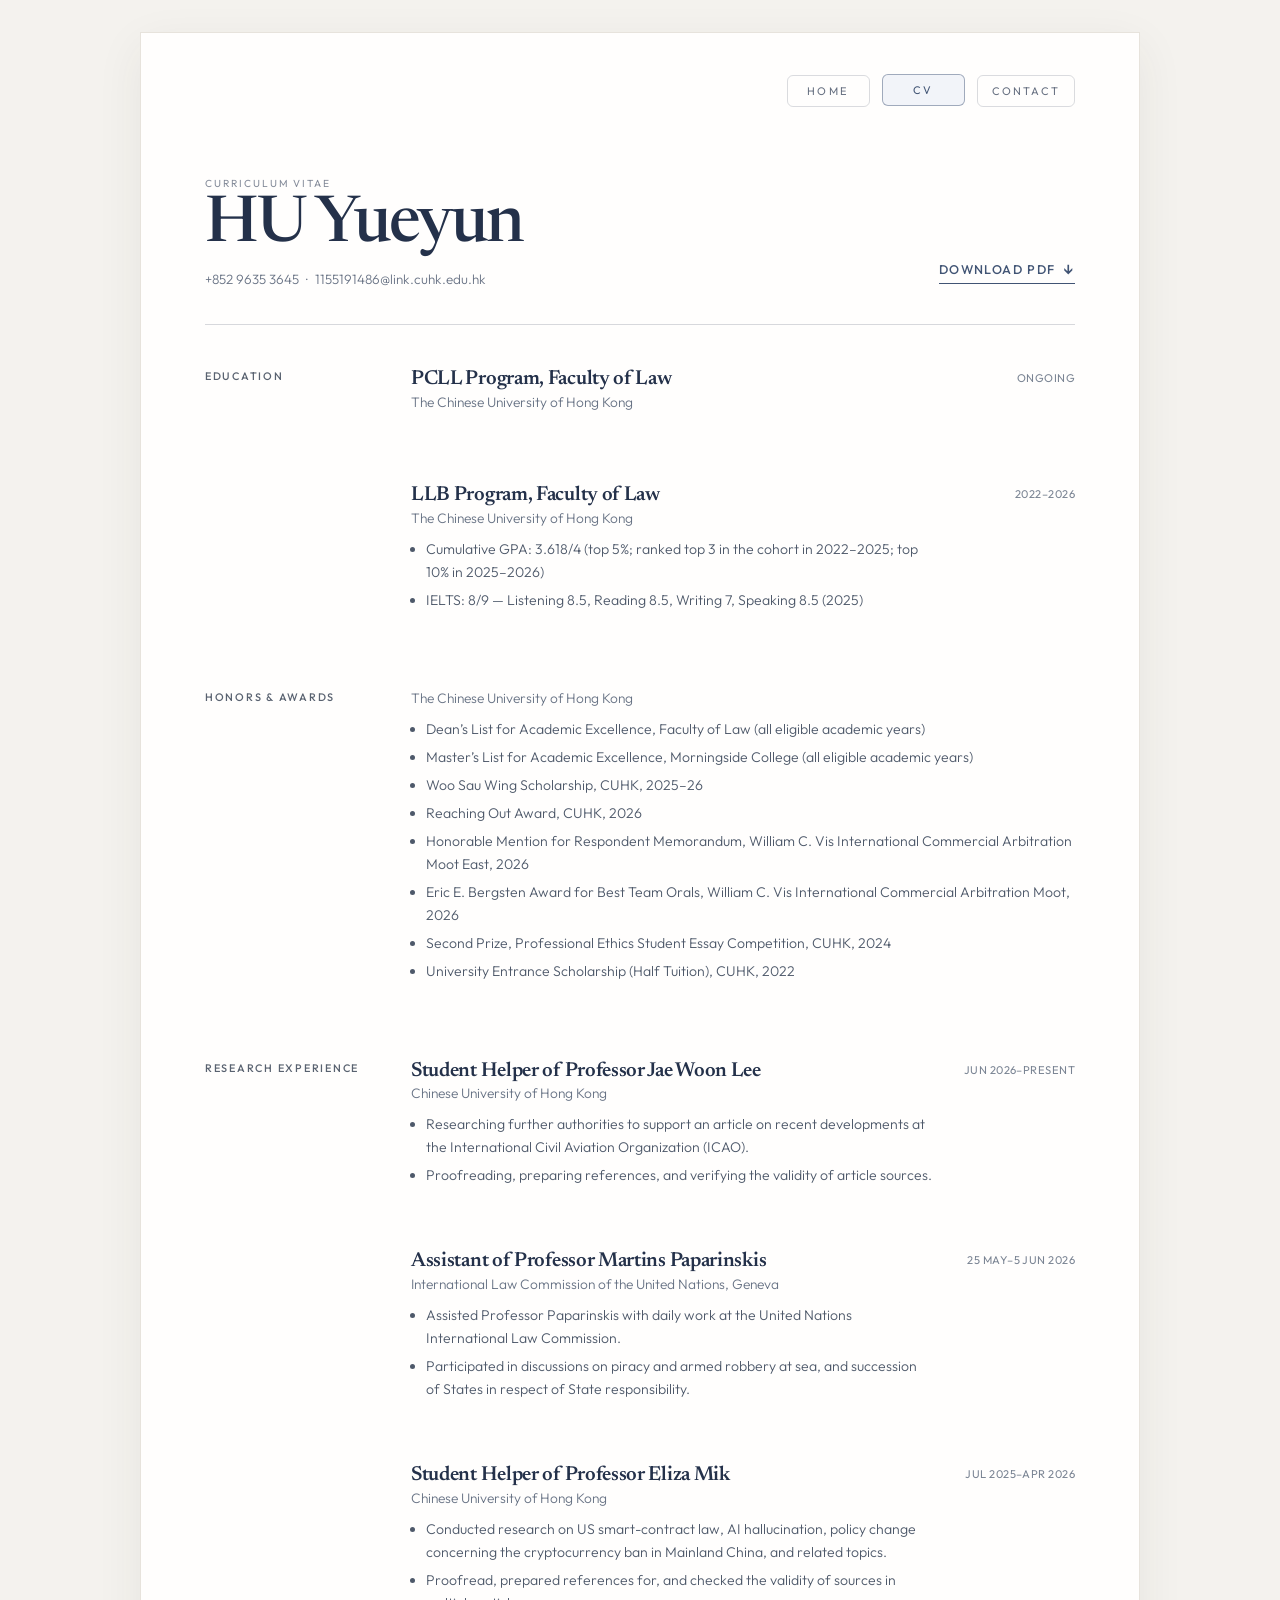
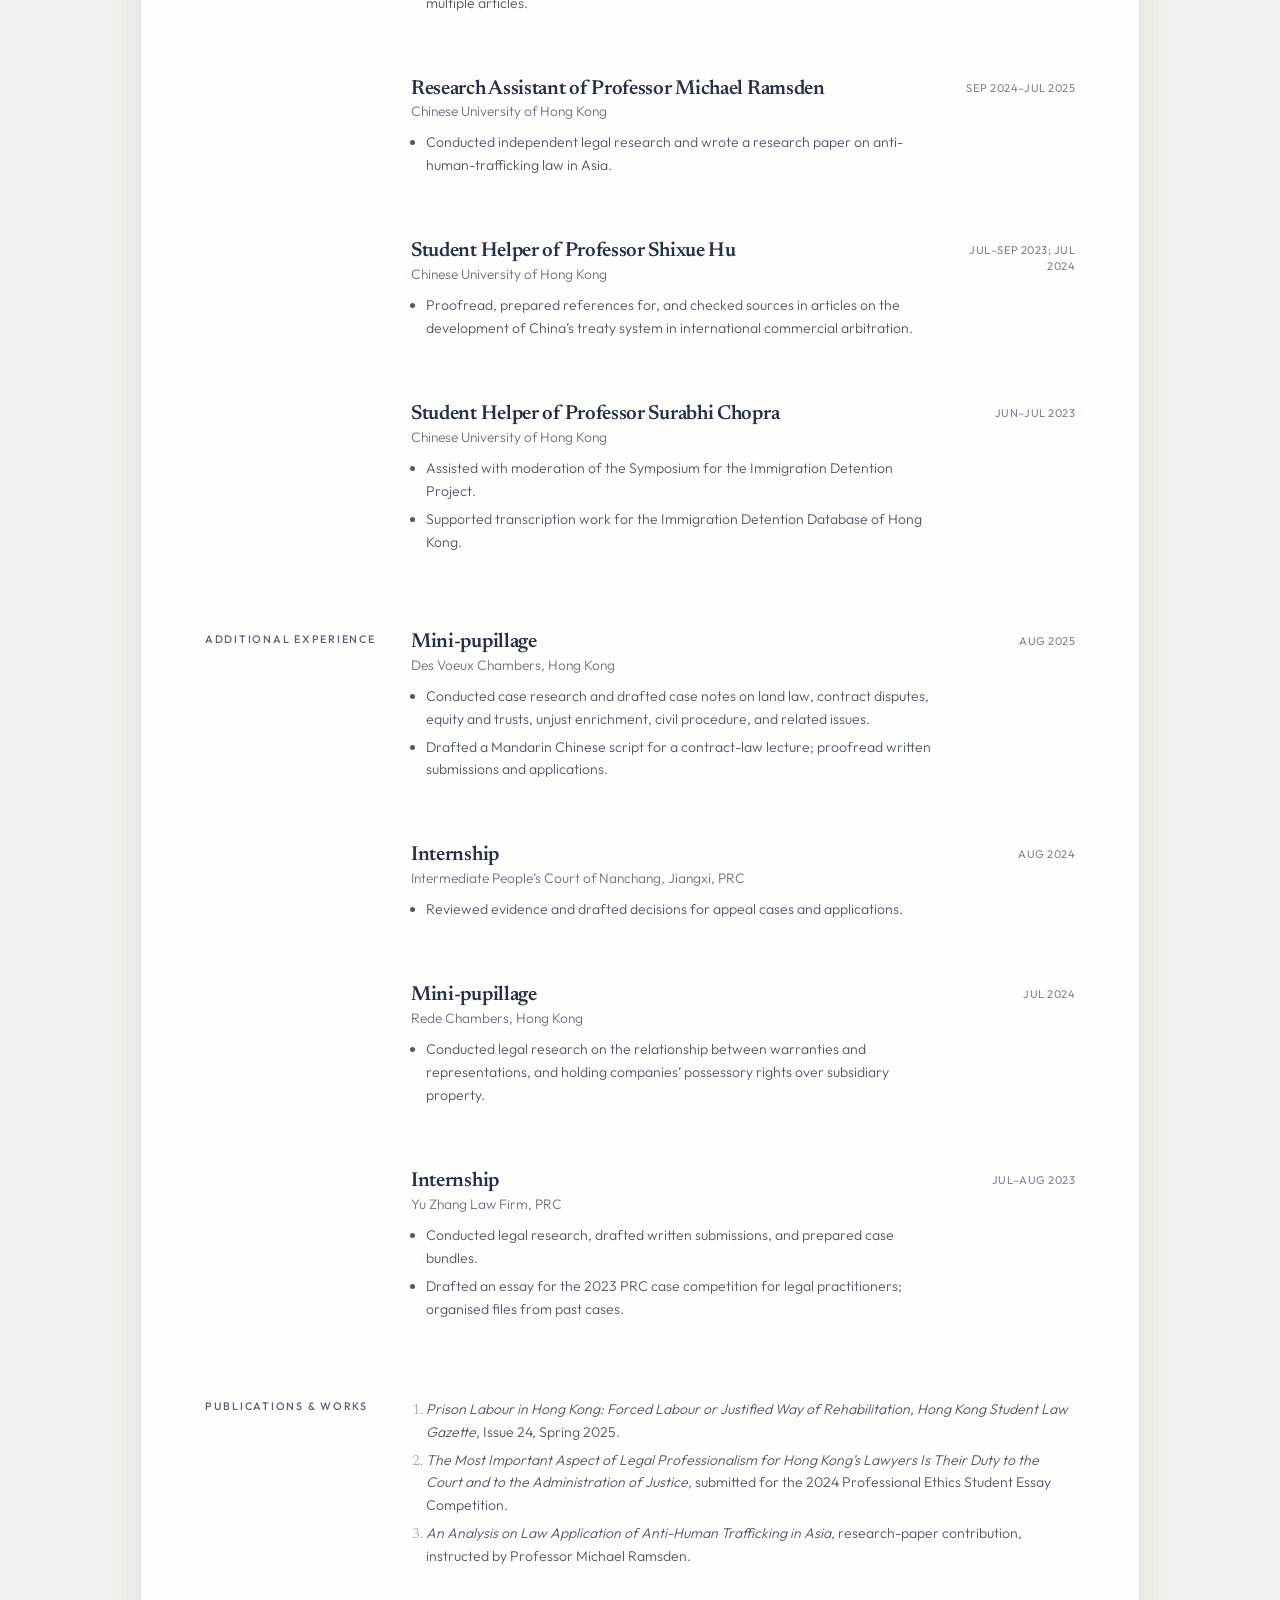
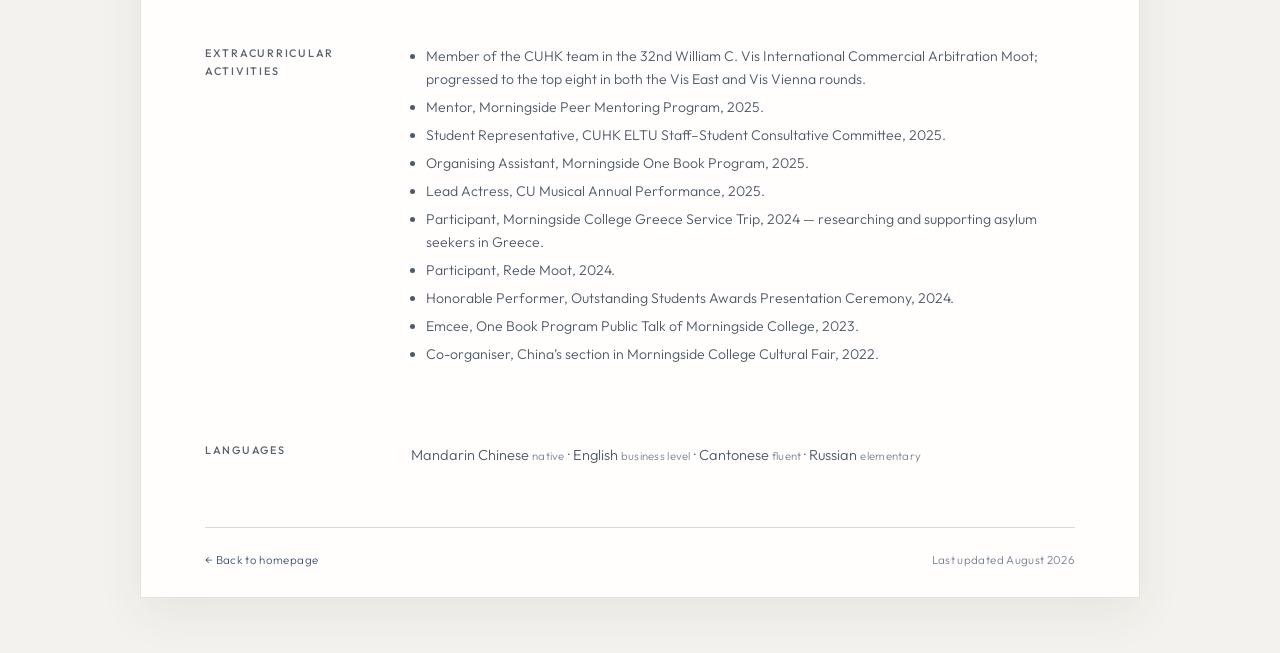
==== cv/index.html @ 5befab6d "Add files via upload" ====
<!doctype html>
<html lang="en">
  <head>
    <meta charset="utf-8">
    <meta name="viewport" content="width=device-width, initial-scale=1">
    <meta name="description" content="Curriculum vitae of HU Yueyun.">
    <meta name="theme-color" content="#f5f2ed">
    <title>CV | HU Yueyun</title>
    <link rel="icon" href="../favicon.svg" type="image/svg+xml">
    <link rel="preconnect" href="https://fonts.googleapis.com">
    <link rel="preconnect" href="https://fonts.gstatic.com" crossorigin>
    <link href="https://fonts.googleapis.com/css2?family=Newsreader:opsz,wght@6..72,400;6..72,500;6..72,600&amp;family=Outfit:wght@300;400;500;600&amp;display=swap" rel="stylesheet">
    <link rel="stylesheet" href="../style.css">
  </head>
  <body class="cv-page">
    <main class="cv-shell">
      <nav class="site-nav cv-nav" aria-label="Primary navigation">
        <a href="../index.html">Home</a>
        <a class="is-current" href="index.html">CV</a>
        <a href="mailto:1155191486@link.cuhk.edu.hk">Contact</a>
      </nav>

      <header class="cv-header">
        <div>
          <p class="eyebrow">CURRICULUM VITAE</p>
          <h1>HU Yueyun</h1>
          <p class="cv-contact">
            <a href="tel:+85296353645">+852 9635 3645</a>
            <span aria-hidden="true">·</span>
            <a href="mailto:1155191486@link.cuhk.edu.hk">1155191486@link.cuhk.edu.hk</a>
          </p>
        </div>
        <a class="download-link" href="../assets/HU-Yueyun-CV.pdf" download="HU-Yueyun-CV.pdf">Download PDF <span aria-hidden="true">↓</span></a>
      </header>

      <section class="cv-section" aria-labelledby="education">
        <h2 id="education">Education</h2>
        <div class="cv-entry">
          <div class="entry-heading">
            <h3>PCLL Program, Faculty of Law</h3>
            <p>The Chinese University of Hong Kong</p>
          </div>
          <p class="entry-date">Ongoing</p>
        </div>
        <div class="cv-entry">
          <div class="entry-heading">
            <h3>LLB Program, Faculty of Law</h3>
            <p>The Chinese University of Hong Kong</p>
            <ul>
              <li>Cumulative GPA: 3.618/4 (top 5%; ranked top 3 in the cohort in 2022–2025; top 10% in 2025–2026)</li>
              <li>IELTS: 8/9 — Listening 8.5, Reading 8.5, Writing 7, Speaking 8.5 (2025)</li>
            </ul>
          </div>
          <p class="entry-date">2022–2026</p>
        </div>
      </section>

      <section class="cv-section" aria-labelledby="honors">
        <h2 id="honors">Honors &amp; Awards</h2>
        <div class="list-entry">
          <p class="list-context">The Chinese University of Hong Kong</p>
          <ul class="award-list">
            <li>Dean’s List for Academic Excellence, Faculty of Law (all eligible academic years)</li>
            <li>Master’s List for Academic Excellence, Morningside College (all eligible academic years)</li>
            <li>Woo Sau Wing Scholarship, CUHK, 2025–26</li>
            <li>Reaching Out Award, CUHK, 2026</li>
            <li>Honorable Mention for Respondent Memorandum, William C. Vis International Commercial Arbitration Moot East, 2026</li>
            <li>Eric E. Bergsten Award for Best Team Orals, William C. Vis International Commercial Arbitration Moot, 2026</li>
            <li>Second Prize, Professional Ethics Student Essay Competition, CUHK, 2024</li>
            <li>University Entrance Scholarship (Half Tuition), CUHK, 2022</li>
          </ul>
        </div>
      </section>

      <section class="cv-section" aria-labelledby="research-experience">
        <h2 id="research-experience">Research Experience</h2>
        <div class="cv-entry">
          <div class="entry-heading">
            <h3>Student Helper of Professor Jae Woon Lee</h3>
            <p>Chinese University of Hong Kong</p>
            <ul>
              <li>Researching further authorities to support an article on recent developments at the International Civil Aviation Organization (ICAO).</li>
              <li>Proofreading, preparing references, and verifying the validity of article sources.</li>
            </ul>
          </div>
          <p class="entry-date">Jun 2026–Present</p>
        </div>
        <div class="cv-entry">
          <div class="entry-heading">
            <h3>Assistant of Professor Martins Paparinskis</h3>
            <p>International Law Commission of the United Nations, Geneva</p>
            <ul>
              <li>Assisted Professor Paparinskis with daily work at the United Nations International Law Commission.</li>
              <li>Participated in discussions on piracy and armed robbery at sea, and succession of States in respect of State responsibility.</li>
            </ul>
          </div>
          <p class="entry-date">25 May–5 Jun 2026</p>
        </div>
        <div class="cv-entry">
          <div class="entry-heading">
            <h3>Student Helper of Professor Eliza Mik</h3>
            <p>Chinese University of Hong Kong</p>
            <ul>
              <li>Conducted research on US smart-contract law, AI hallucination, policy change concerning the cryptocurrency ban in Mainland China, and related topics.</li>
              <li>Proofread, prepared references for, and checked the validity of sources in multiple articles.</li>
            </ul>
          </div>
          <p class="entry-date">Jul 2025–Apr 2026</p>
        </div>
        <div class="cv-entry">
          <div class="entry-heading">
            <h3>Research Assistant of Professor Michael Ramsden</h3>
            <p>Chinese University of Hong Kong</p>
            <ul>
              <li>Conducted independent legal research and wrote a research paper on anti-human-trafficking law in Asia.</li>
            </ul>
          </div>
          <p class="entry-date">Sep 2024–Jul 2025</p>
        </div>
        <div class="cv-entry">
          <div class="entry-heading">
            <h3>Student Helper of Professor Shixue Hu</h3>
            <p>Chinese University of Hong Kong</p>
            <ul>
              <li>Proofread, prepared references for, and checked sources in articles on the development of China’s treaty system in international commercial arbitration.</li>
            </ul>
          </div>
          <p class="entry-date">Jul–Sep 2023; Jul 2024</p>
        </div>
        <div class="cv-entry">
          <div class="entry-heading">
            <h3>Student Helper of Professor Surabhi Chopra</h3>
            <p>Chinese University of Hong Kong</p>
            <ul>
              <li>Assisted with moderation of the Symposium for the Immigration Detention Project.</li>
              <li>Supported transcription work for the Immigration Detention Database of Hong Kong.</li>
            </ul>
          </div>
          <p class="entry-date">Jun–Jul 2023</p>
        </div>
      </section>

      <section class="cv-section" aria-labelledby="additional-experience">
        <h2 id="additional-experience">Additional Experience</h2>
        <div class="cv-entry">
          <div class="entry-heading">
            <h3>Mini-pupillage</h3>
            <p>Des Voeux Chambers, Hong Kong</p>
            <ul>
              <li>Conducted case research and drafted case notes on land law, contract disputes, equity and trusts, unjust enrichment, civil procedure, and related issues.</li>
              <li>Drafted a Mandarin Chinese script for a contract-law lecture; proofread written submissions and applications.</li>
            </ul>
          </div>
          <p class="entry-date">Aug 2025</p>
        </div>
        <div class="cv-entry">
          <div class="entry-heading">
            <h3>Internship</h3>
            <p>Intermediate People’s Court of Nanchang, Jiangxi, PRC</p>
            <ul>
              <li>Reviewed evidence and drafted decisions for appeal cases and applications.</li>
            </ul>
          </div>
          <p class="entry-date">Aug 2024</p>
        </div>
        <div class="cv-entry">
          <div class="entry-heading">
            <h3>Mini-pupillage</h3>
            <p>Rede Chambers, Hong Kong</p>
            <ul>
              <li>Conducted legal research on the relationship between warranties and representations, and holding companies’ possessory rights over subsidiary property.</li>
            </ul>
          </div>
          <p class="entry-date">Jul 2024</p>
        </div>
        <div class="cv-entry">
          <div class="entry-heading">
            <h3>Internship</h3>
            <p>Yu Zhang Law Firm, PRC</p>
            <ul>
              <li>Conducted legal research, drafted written submissions, and prepared case bundles.</li>
              <li>Drafted an essay for the 2023 PRC case competition for legal practitioners; organised files from past cases.</li>
            </ul>
          </div>
          <p class="entry-date">Jul–Aug 2023</p>
        </div>
      </section>

      <section class="cv-section" aria-labelledby="publications">
        <h2 id="publications">Publications &amp; Works</h2>
        <ol class="work-list">
          <li><cite>Prison Labour in Hong Kong: Forced Labour or Justified Way of Rehabilitation</cite>, <em>Hong Kong Student Law Gazette</em>, Issue 24, Spring 2025.</li>
          <li><cite>The Most Important Aspect of Legal Professionalism for Hong Kong’s Lawyers Is Their Duty to the Court and to the Administration of Justice</cite>, submitted for the 2024 Professional Ethics Student Essay Competition.</li>
          <li><cite>An Analysis on Law Application of Anti-Human Trafficking in Asia</cite>, research-paper contribution, instructed by Professor Michael Ramsden.</li>
        </ol>
      </section>

      <section class="cv-section" aria-labelledby="activities">
        <h2 id="activities">Extracurricular Activities</h2>
        <ul class="activity-list">
          <li>Member of the CUHK team in the 32nd William C. Vis International Commercial Arbitration Moot; progressed to the top eight in both the Vis East and Vis Vienna rounds.</li>
          <li>Mentor, Morningside Peer Mentoring Program, 2025.</li>
          <li>Student Representative, CUHK ELTU Staff–Student Consultative Committee, 2025.</li>
          <li>Organising Assistant, Morningside One Book Program, 2025.</li>
          <li>Lead Actress, CU Musical Annual Performance, 2025.</li>
          <li>Participant, Morningside College Greece Service Trip, 2024 — researching and supporting asylum seekers in Greece.</li>
          <li>Participant, Rede Moot, 2024.</li>
          <li>Honorable Performer, Outstanding Students Awards Presentation Ceremony, 2024.</li>
          <li>Emcee, One Book Program Public Talk of Morningside College, 2023.</li>
          <li>Co-organiser, China’s section in Morningside College Cultural Fair, 2022.</li>
        </ul>
      </section>

      <section class="cv-section cv-section-last" aria-labelledby="languages">
        <h2 id="languages">Languages</h2>
        <p class="language-line">Mandarin Chinese <span>native</span> · English <span>business level</span> · Cantonese <span>fluent</span> · Russian <span>elementary</span></p>
      </section>

      <footer class="cv-footer">
        <a href="../index.html">← Back to homepage</a>
        <p>Last updated August 2026</p>
      </footer>
    </main>
  </body>
</html>
---- style.css ----
:root {
  --paper: #fffefd;
  --warm-paper: #f8f6f2;
  --ink: #24314a;
  --ink-soft: #667085;
  --line: rgba(42, 55, 78, 0.19);
  --line-light: rgba(42, 55, 78, 0.11);
  --accent: #6c7db3;
  --accent-deep: #415474;
  --sans: "Outfit", "Avenir Next", "Segoe UI", sans-serif;
  --serif: "Newsreader", "Iowan Old Style", Georgia, serif;
}

* { box-sizing: border-box; }

html { scroll-behavior: smooth; }

body {
  min-width: 320px;
  margin: 0;
  color: var(--ink);
  background: var(--warm-paper);
  font-family: var(--sans);
  font-weight: 400;
  -webkit-font-smoothing: antialiased;
  text-rendering: optimizeLegibility;
}

a { color: inherit; text-underline-offset: 0.18em; }

a:focus-visible {
  outline: 2px solid var(--accent);
  outline-offset: 4px;
}

.home-page {
  min-height: 100vh;
  padding: 32px 20px;
  background:
    radial-gradient(circle at 13% 16%, rgba(178, 194, 231, 0.92), transparent 33rem),
    radial-gradient(circle at 87% 13%, rgba(242, 214, 207, 0.78), transparent 29rem),
    radial-gradient(circle at 71% 85%, rgba(198, 215, 201, 0.45), transparent 31rem),
    #e7eaf0;
}

.site-shell {
  width: min(100%, 950px);
  margin: 0 auto;
  padding: 48px 74px 34px;
  background: rgba(255, 254, 253, 0.9);
  border: 1px solid rgba(255, 255, 255, 0.68);
  border-radius: 7px;
  box-shadow: 0 24px 66px rgba(48, 58, 81, 0.15);
  backdrop-filter: blur(8px);
}

.site-nav {
  display: flex;
  justify-content: center;
  gap: 12px;
  margin: 0;
}

.site-nav a {
  min-width: 94px;
  padding: 10px 14px 9px;
  border: 1px solid rgba(50, 61, 83, 0.18);
  border-radius: 6px;
  color: #687182;
  font-size: 0.69rem;
  font-weight: 400;
  letter-spacing: 0.2em;
  line-height: 1;
  text-align: center;
  text-decoration: none;
  text-transform: uppercase;
  transition: border-color 160ms ease, color 160ms ease, background-color 160ms ease, transform 160ms ease;
}

.site-nav a:hover,
.site-nav a.is-current {
  border-color: rgba(65, 84, 116, 0.46);
  color: var(--accent-deep);
  background: rgba(238, 241, 248, 0.76);
  transform: translateY(-1px);
}

.home-hero {
  display: grid;
  justify-items: center;
  padding: 31px 0 35px;
  text-align: center;
}

.eyebrow,
.section-kicker {
  margin: 0;
  color: #858c9a;
  font-size: 0.64rem;
  font-weight: 400;
  letter-spacing: 0.19em;
  line-height: 1.5;
  text-transform: uppercase;
}

.portrait-wrap {
  width: 166px;
  height: 166px;
  margin: 27px 0 25px;
  border: 5px solid rgba(255, 255, 255, 0.92);
  border-radius: 50%;
  overflow: hidden;
  box-shadow: 0 10px 28px rgba(54, 62, 81, 0.18);
}

.portrait {
  display: block;
  width: 100%;
  height: 100%;
  object-fit: cover;
  object-position: 50% 19%;
}

h1, h2, h3, p { margin-top: 0; }

.home-hero h1,
.cv-header h1 {
  margin-bottom: 21px;
  color: #53699d;
  font-family: var(--serif);
  font-size: clamp(2.35rem, 5.3vw, 3.55rem);
  font-weight: 500;
  letter-spacing: -0.038em;
  line-height: 0.94;
}

.role,
.focus-line {
  margin-bottom: 0;
  color: #687180;
  font-size: 0.98rem;
  font-weight: 300;
  letter-spacing: 0.015em;
  line-height: 1.66;
}

.focus-line {
  max-width: 620px;
  margin-top: 17px;
  color: #626e7d;
  font-size: 0.9rem;
}

.focus-line span { color: #9eabc0; padding: 0 0.2em; }

.rule {
  width: 100%;
  height: 1px;
  background: var(--line);
}

.introduction {
  max-width: 690px;
  margin: 0 auto;
  padding: 37px 0 43px;
  color: #5b6574;
  font-size: 1.025rem;
  font-weight: 300;
  line-height: 1.9;
  text-align: center;
}

.introduction p { margin-bottom: 0; }

.interest-section {
  padding: 38px 0 12px;
  border-top: 1px solid var(--line-light);
}

.interest-section h2,
.home-action h2 {
  margin: 5px 0 22px;
  color: var(--ink);
  font-family: var(--serif);
  font-size: 2rem;
  font-weight: 500;
  letter-spacing: -0.025em;
}

.interest-grid {
  display: grid;
  grid-template-columns: repeat(3, 1fr);
  gap: 14px;
}

.interest-grid article {
  min-height: 178px;
  padding: 22px 20px 20px;
  border: 1px solid var(--line-light);
  border-radius: 3px;
  background: rgba(255, 255, 255, 0.46);
  transition: transform 180ms ease, box-shadow 180ms ease;
}

.interest-grid article:hover {
  transform: translateY(-3px);
  box-shadow: 0 13px 24px rgba(54, 62, 81, 0.09);
}

.interest-grid h3 {
  margin-bottom: 11px;
  color: var(--accent-deep);
  font-family: var(--serif);
  font-size: 1.38rem;
  font-weight: 500;
  letter-spacing: -0.02em;
}

.interest-grid p {
  margin-bottom: 0;
  color: #657080;
  font-size: 0.84rem;
  font-weight: 300;
  line-height: 1.68;
}

.home-action {
  display: flex;
  align-items: end;
  justify-content: space-between;
  gap: 24px;
  margin-top: 47px;
  padding: 32px 0 0;
  border-top: 1px solid var(--line);
}

.home-action h2 { margin-bottom: 0; }

.text-link,
.download-link {
  display: inline-flex;
  align-items: center;
  gap: 7px;
  color: var(--accent-deep);
  font-size: 0.79rem;
  font-weight: 500;
  letter-spacing: 0.11em;
  text-decoration: none;
  text-transform: uppercase;
}

.text-link:hover,
.download-link:hover { color: #7e91c5; }
.text-link span { font-size: 1rem; transition: transform 160ms ease; }
.text-link:hover span { transform: translate(2px, -2px); }

.site-footer {
  display: flex;
  justify-content: center;
  flex-wrap: wrap;
  gap: 9px;
  margin-top: 58px;
  padding-top: 20px;
  border-top: 1px solid var(--line-light);
  color: #7b8493;
  font-size: 0.75rem;
  font-weight: 300;
  letter-spacing: 0.035em;
}

.site-footer a { text-decoration: none; }
.site-footer a:hover { color: var(--accent-deep); }

/* CV */
.cv-page {
  padding: 32px 20px 55px;
  background: #f4f2ee;
}

.cv-shell {
  width: min(100%, 1000px);
  margin: 0 auto;
  padding: 42px 64px 30px;
  background: var(--paper);
  border: 1px solid #e7e3dc;
  box-shadow: 0 14px 45px rgba(62, 57, 47, 0.07);
}

.cv-nav {
  justify-content: flex-end;
}

.cv-nav a { min-width: 83px; }

.cv-header {
  display: flex;
  align-items: end;
  justify-content: space-between;
  gap: 30px;
  padding: 69px 0 37px;
  border-bottom: 1px solid var(--line);
}

.cv-header h1 {
  margin: 5px 0 14px;
  color: var(--ink);
  font-size: clamp(2.65rem, 5vw, 4rem);
}

.cv-contact {
  display: flex;
  flex-wrap: wrap;
  gap: 7px;
  margin-bottom: 0;
  color: #697385;
  font-size: 0.84rem;
  font-weight: 300;
}

.cv-contact a { text-decoration: none; }
.cv-contact a:hover { color: var(--accent-deep); }

.download-link {
  flex: 0 0 auto;
  margin-bottom: 3px;
  padding-bottom: 4px;
  border-bottom: 1px solid currentColor;
}

.download-link span { font-size: 1rem; }

.cv-section {
  display: grid;
  grid-template-columns: 172px minmax(0, 1fr);
  gap: 34px;
  padding: 43px 0 5px;
}

.cv-section > h2 {
  margin: 0;
  color: #596270;
  font-size: 0.68rem;
  font-weight: 500;
  letter-spacing: 0.16em;
  line-height: 1.6;
  text-transform: uppercase;
}

.cv-entry,
.list-entry,
.work-list,
.activity-list,
.language-line {
  grid-column: 2;
}

.cv-entry {
  display: grid;
  grid-template-columns: minmax(0, 1fr) 122px;
  gap: 20px;
  margin-bottom: 29px;
}

.entry-heading h3 {
  margin-bottom: 2px;
  color: var(--ink);
  font-family: var(--serif);
  font-size: 1.27rem;
  font-weight: 600;
  letter-spacing: -0.015em;
  line-height: 1.13;
}

.entry-heading > p,
.list-context {
  margin-bottom: 9px;
  color: #687385;
  font-size: 0.86rem;
  font-weight: 300;
  line-height: 1.45;
}

.entry-date {
  margin: 3px 0 0;
  color: #7a8493;
  font-size: 0.7rem;
  font-weight: 400;
  letter-spacing: 0.04em;
  line-height: 1.4;
  text-align: right;
  text-transform: uppercase;
}

.cv-entry ul,
.award-list,
.activity-list,
.work-list {
  margin: 0;
  padding-left: 1.1em;
  color: #4e596a;
  font-size: 0.88rem;
  font-weight: 300;
  line-height: 1.63;
}

.cv-entry li + li,
.award-list li + li,
.activity-list li + li,
.work-list li + li { margin-top: 5px; }

.list-entry { margin-bottom: 29px; }
.work-list, .activity-list { margin-bottom: 29px; }
.work-list li::marker { color: #8491ad; font-family: var(--serif); }

.language-line {
  margin-bottom: 29px;
  color: #4e596a;
  font-size: 0.91rem;
  font-weight: 300;
  line-height: 1.8;
}

.language-line span {
  color: #7a8493;
  font-size: 0.78em;
  letter-spacing: 0.025em;
}

.cv-section-last { padding-bottom: 0; }

.cv-footer {
  display: flex;
  justify-content: space-between;
  gap: 20px;
  margin-top: 29px;
  padding-top: 24px;
  border-top: 1px solid var(--line);
  color: #778091;
  font-size: 0.72rem;
  font-weight: 300;
  letter-spacing: 0.03em;
}

.cv-footer a { color: var(--accent-deep); text-decoration: none; }
.cv-footer a:hover { color: var(--accent); }
.cv-footer p { margin-bottom: 0; }

@media (max-width: 700px) {
  .home-page,
  .cv-page { padding: 0; }

  .site-shell,
  .cv-shell {
    min-height: 100vh;
    padding: 30px 24px;
    border: 0;
    border-radius: 0;
    box-shadow: none;
  }

  .home-page { background: #eef0f4; }

  .site-nav { gap: 7px; }
  .site-nav a { min-width: 0; padding: 10px 11px 9px; font-size: 0.61rem; letter-spacing: 0.15em; }

  .home-hero { padding: 27px 0 31px; }
  .portrait-wrap { width: 148px; height: 148px; margin: 23px 0 22px; }
  .home-hero h1 { margin-bottom: 17px; }
  .role { font-size: 0.9rem; }
  .focus-line { font-size: 0.8rem; line-height: 1.7; }
  .introduction { padding: 31px 0 36px; font-size: 0.97rem; text-align: left; }
  .interest-section { padding-top: 33px; }
  .interest-grid { grid-template-columns: 1fr; gap: 10px; }
  .interest-grid article { min-height: auto; padding: 19px 18px; }
  .home-action { align-items: start; margin-top: 38px; padding-top: 28px; }
  .site-footer { margin-top: 43px; }

  .cv-nav { justify-content: center; }
  .cv-header { display: block; padding: 49px 0 29px; }
  .cv-header h1 { margin-bottom: 11px; }
  .download-link { margin-top: 23px; }
  .cv-section { display: block; padding: 34px 0 0; }
  .cv-section > h2 { margin-bottom: 22px; }
  .cv-entry { grid-template-columns: 1fr; gap: 7px; margin-bottom: 27px; }
  .entry-date { order: -1; text-align: left; }
  .entry-heading h3 { font-size: 1.22rem; }
  .cv-entry ul, .award-list, .activity-list, .work-list { font-size: 0.86rem; }
  .list-entry, .work-list, .activity-list, .language-line { margin-bottom: 27px; }
  .cv-footer { display: block; margin-top: 35px; }
  .cv-footer p { margin-top: 14px; }
}

@media (prefers-reduced-motion: reduce) {
  html { scroll-behavior: auto; }
  *, *::before, *::after { transition-duration: 0.01ms !important; }
}
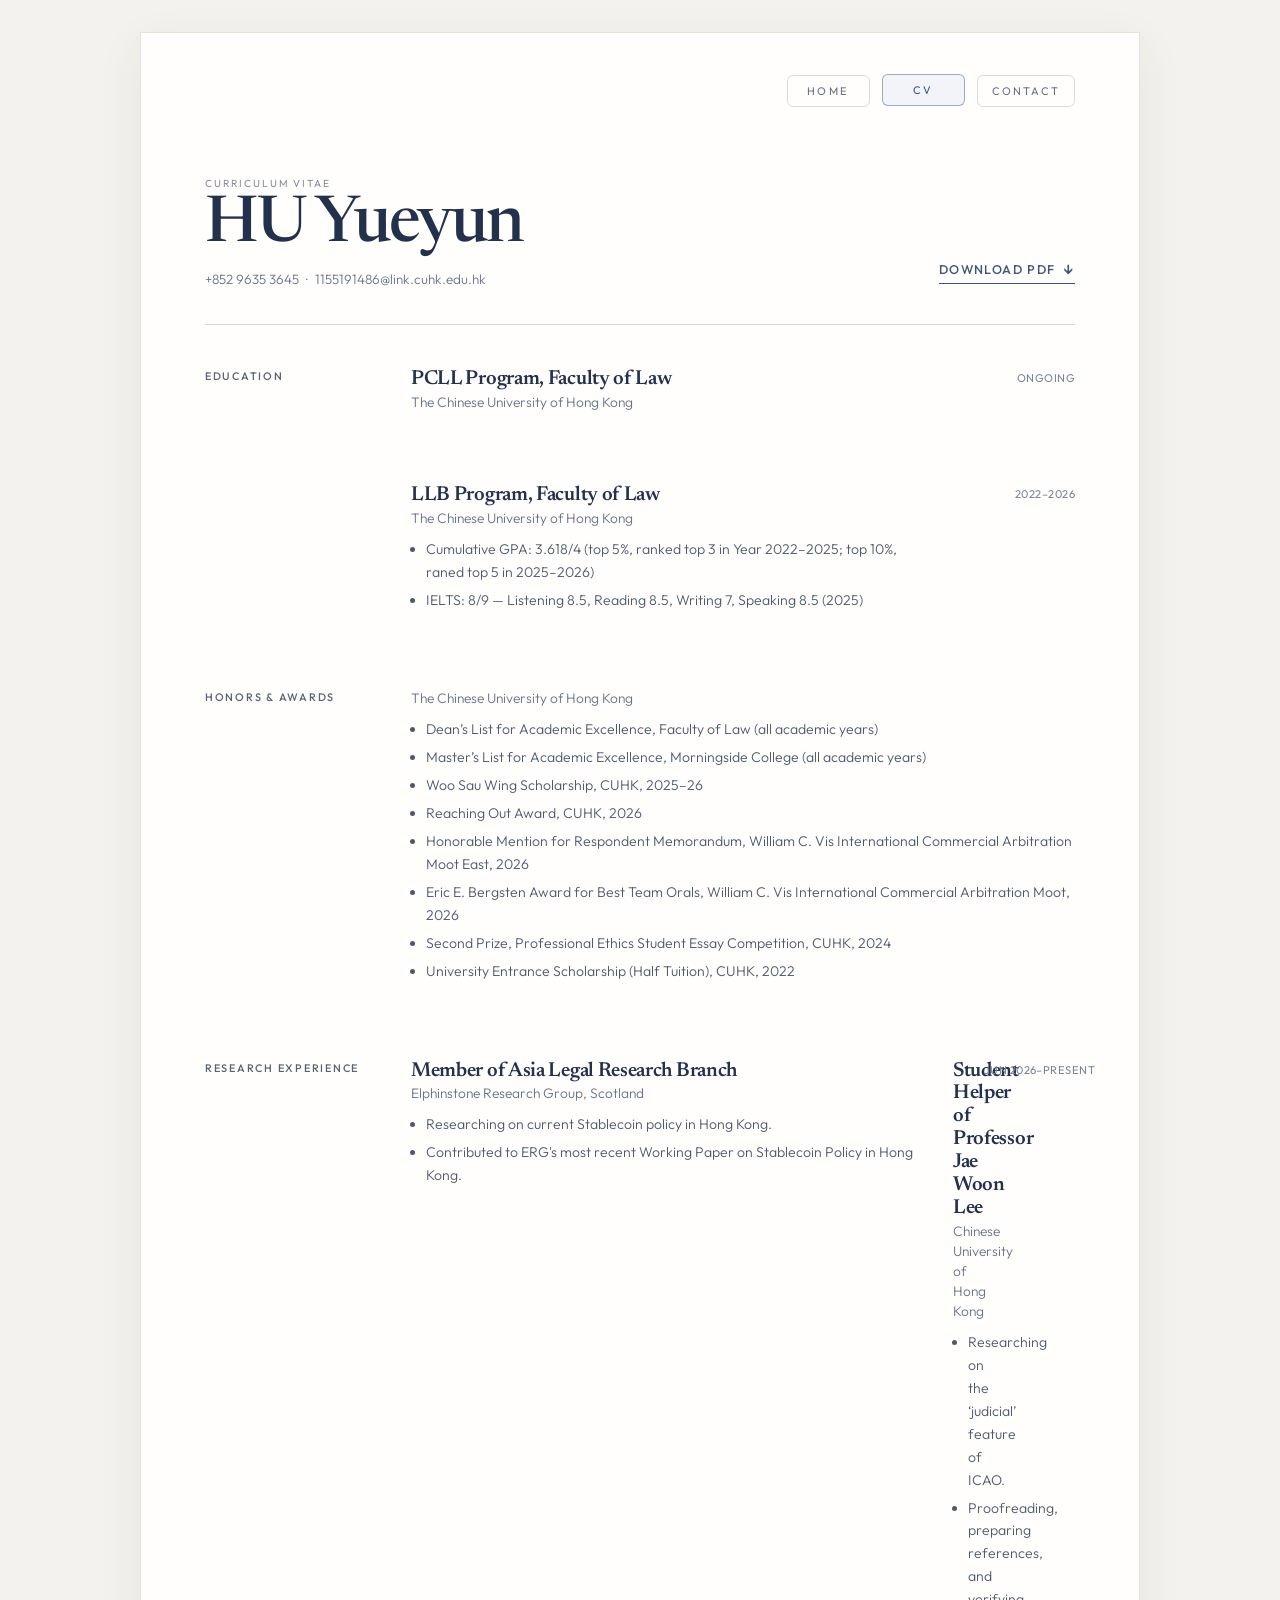
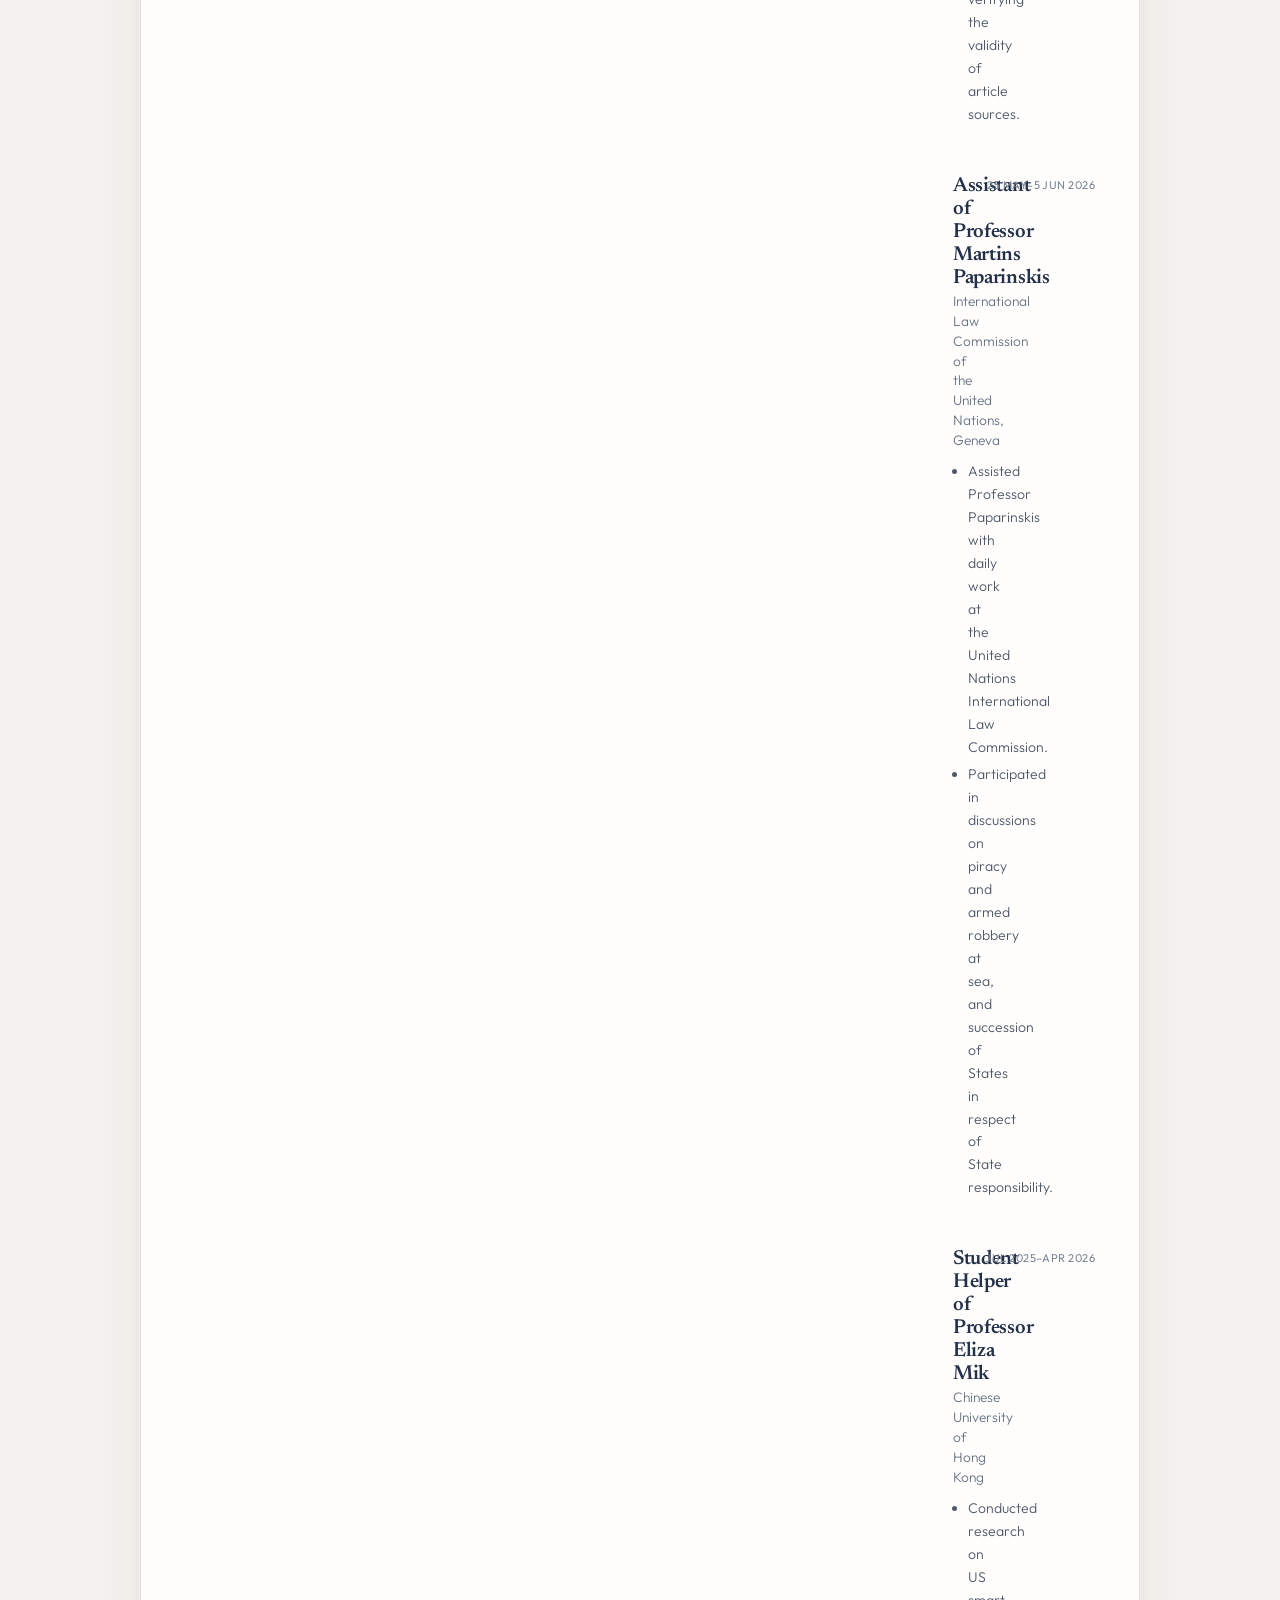
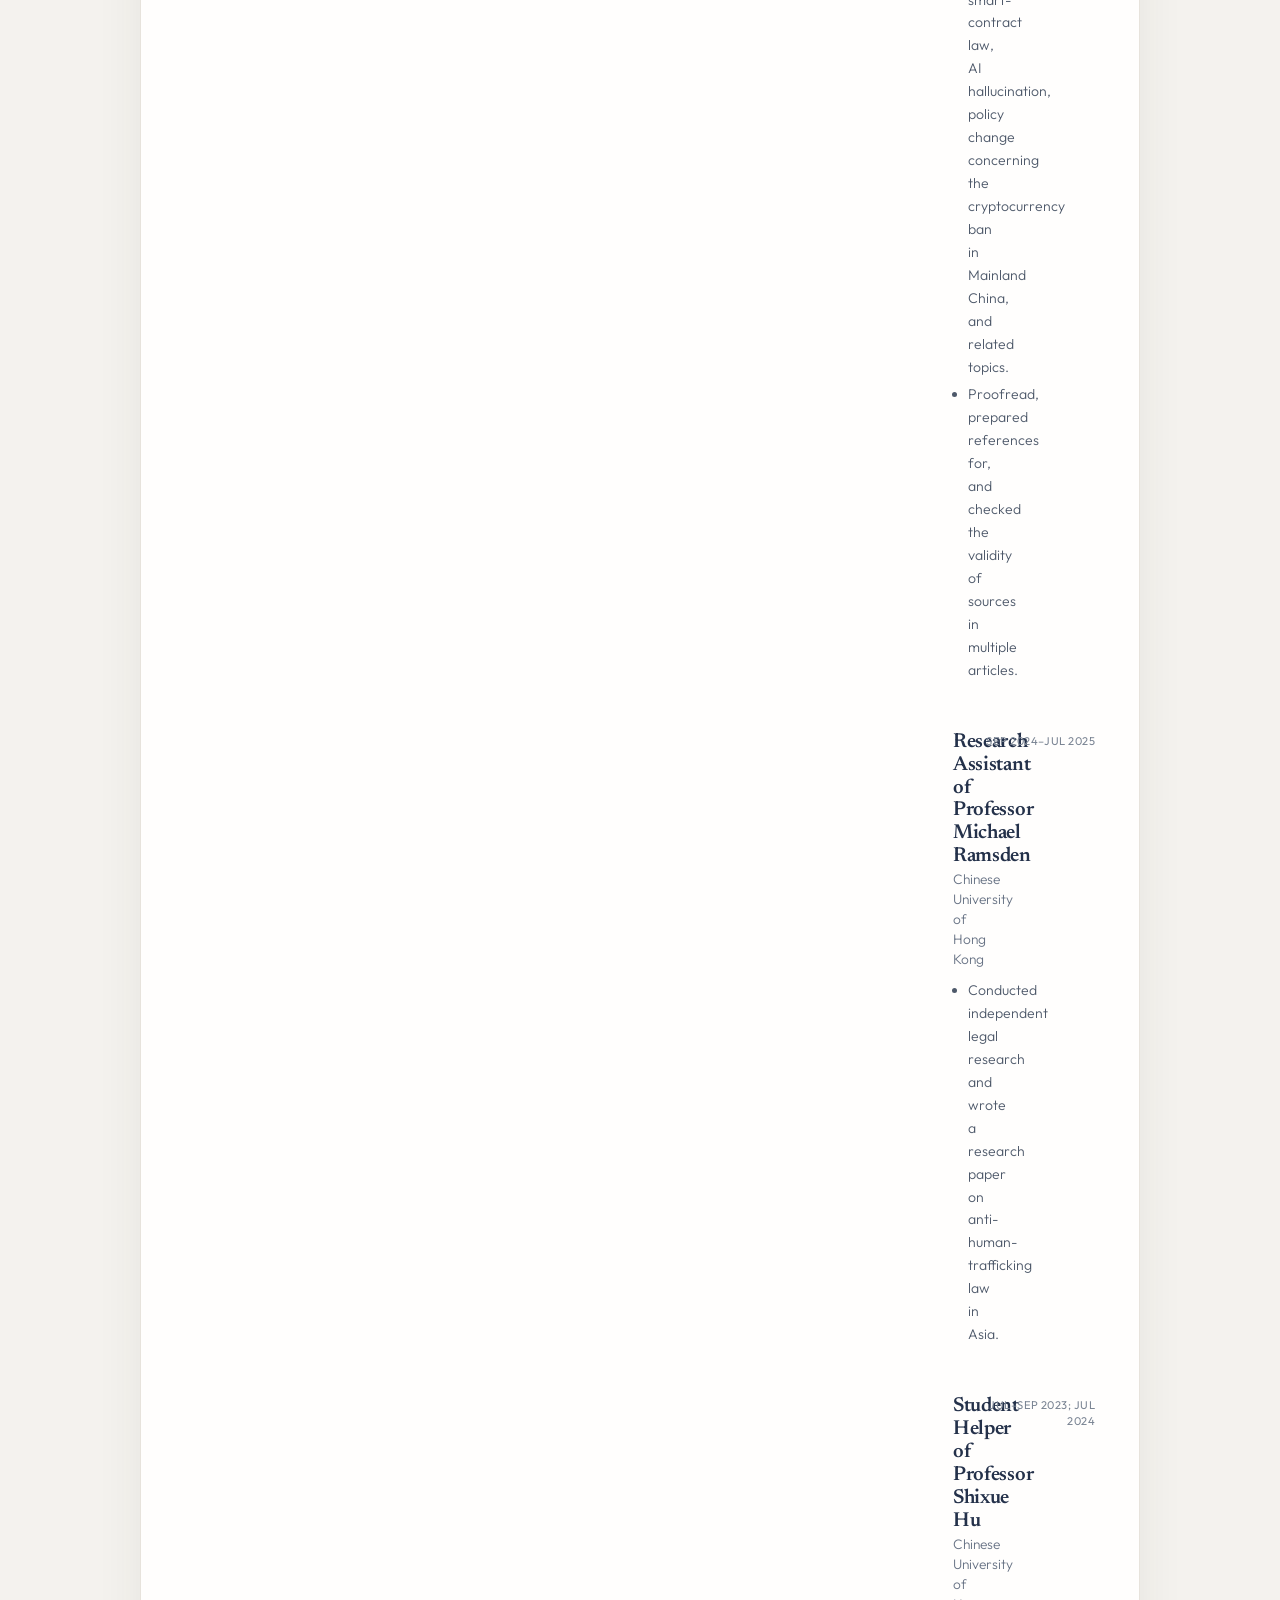
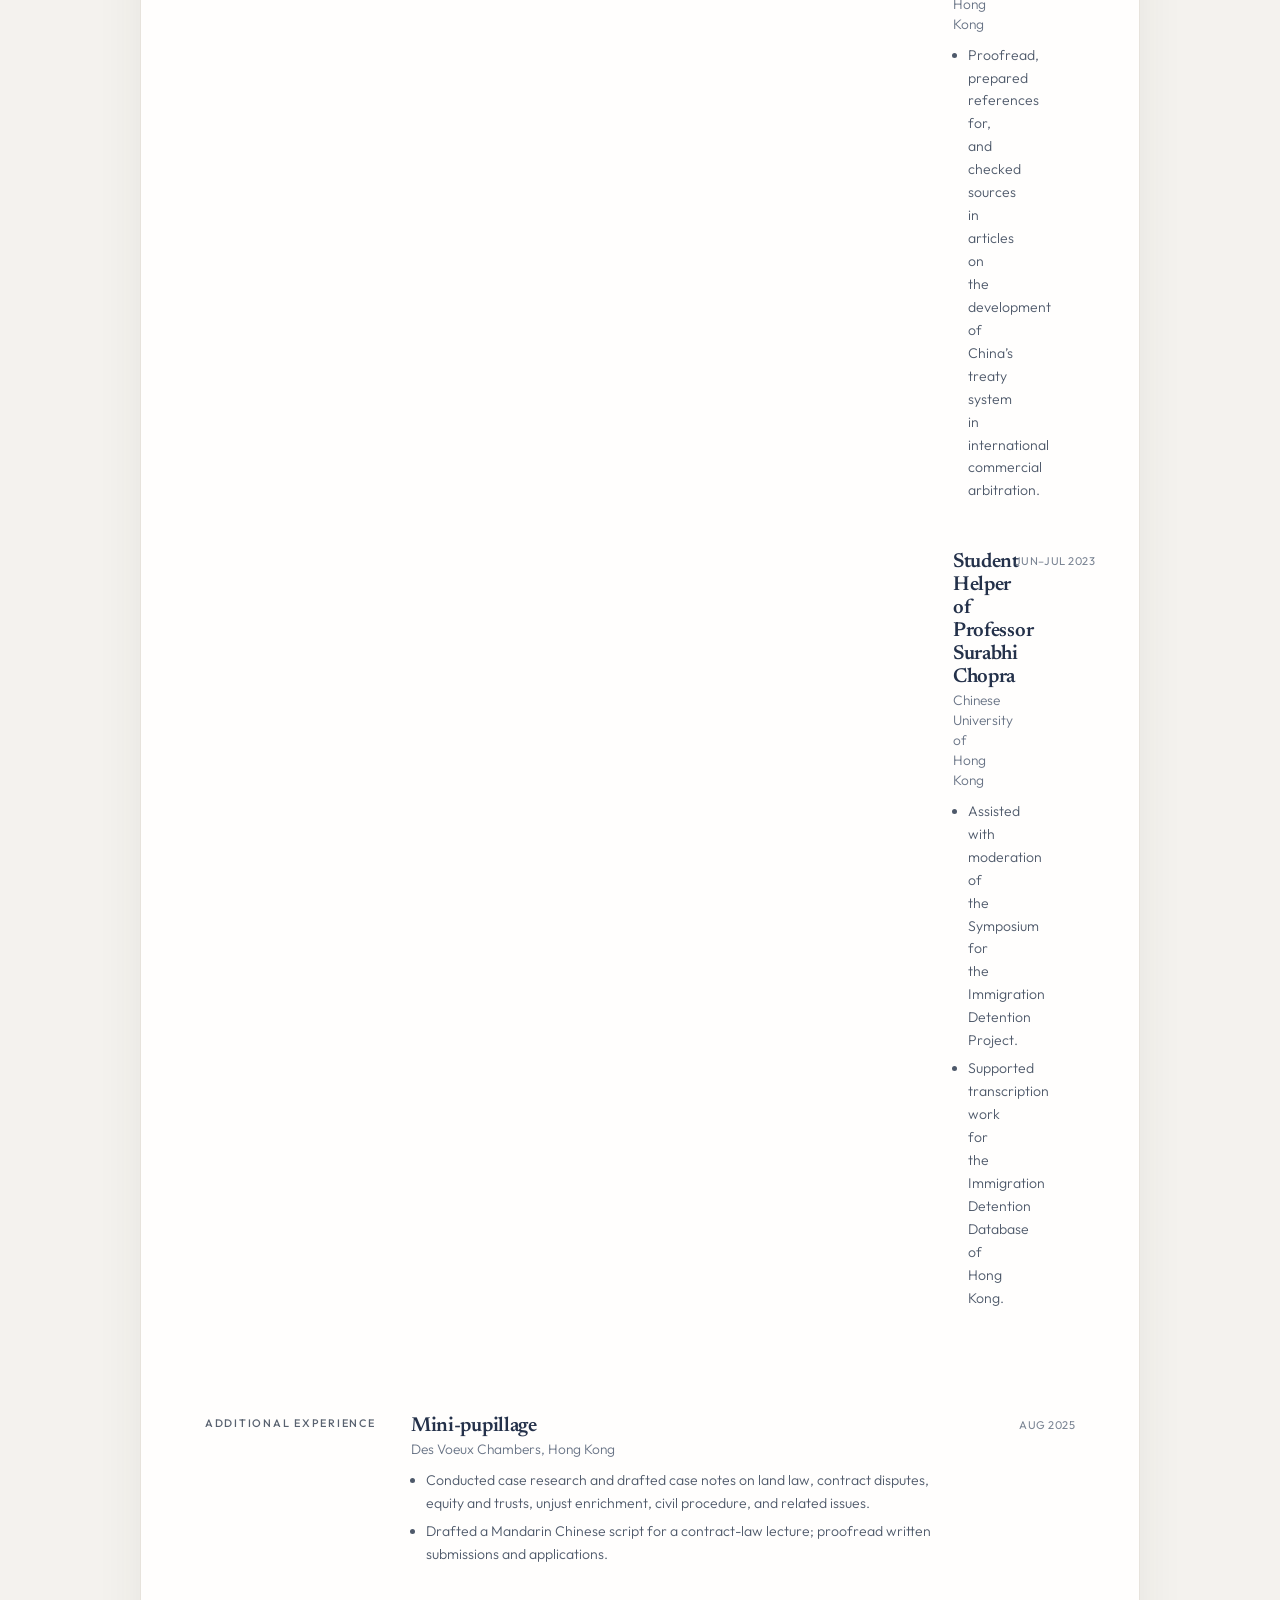
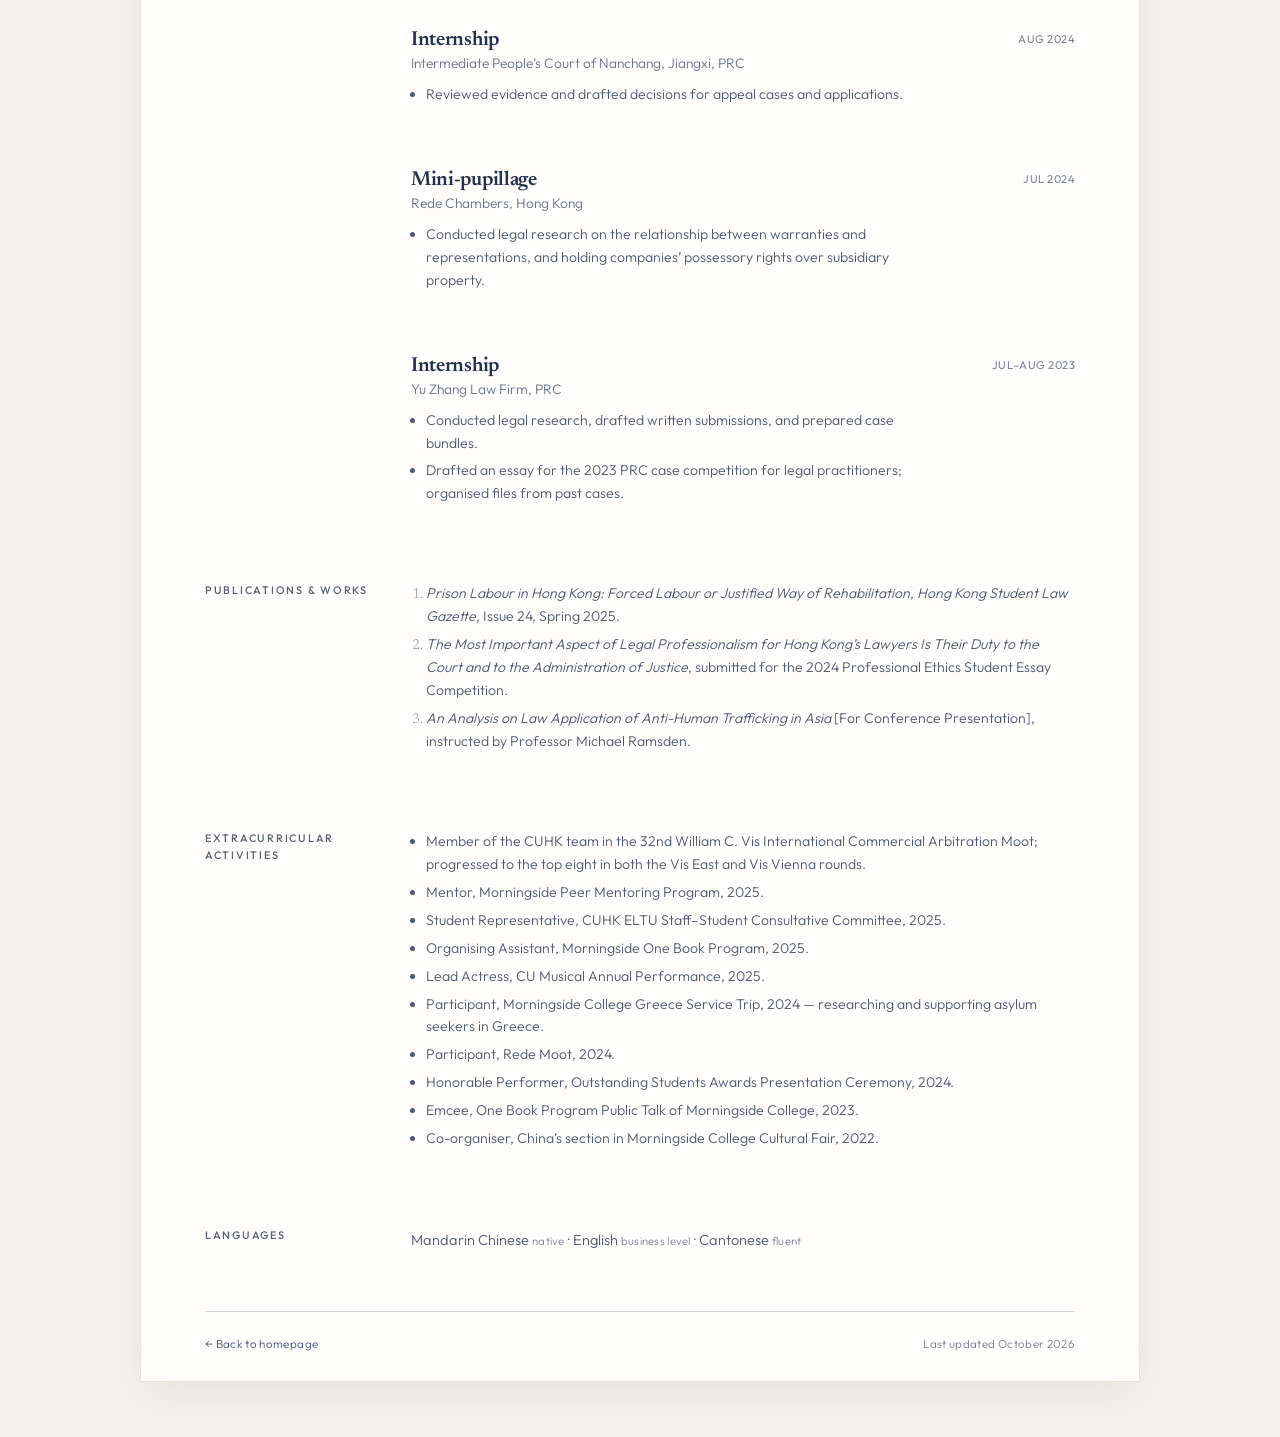
==== commit 13364ac5: "Update index.html" ====
--- a/cv/index.html
+++ b/cv/index.html
@@ -47,7 +47,7 @@
             <h3>LLB Program, Faculty of Law</h3>
             <p>The Chinese University of Hong Kong</p>
             <ul>
-              <li>Cumulative GPA: 3.618/4 (top 5%; ranked top 3 in the cohort in 2022–2025; top 10% in 2025–2026)</li>
+              <li>Cumulative GPA: 3.618/4 (top 5%, ranked top 3 in Year 2022–2025; top 10%, raned top 5 in 2025–2026)</li>
               <li>IELTS: 8/9 — Listening 8.5, Reading 8.5, Writing 7, Speaking 8.5 (2025)</li>
             </ul>
           </div>
@@ -60,8 +60,8 @@
         <div class="list-entry">
           <p class="list-context">The Chinese University of Hong Kong</p>
           <ul class="award-list">
-            <li>Dean’s List for Academic Excellence, Faculty of Law (all eligible academic years)</li>
-            <li>Master’s List for Academic Excellence, Morningside College (all eligible academic years)</li>
+            <li>Dean’s List for Academic Excellence, Faculty of Law (all academic years)</li>
+            <li>Master’s List for Academic Excellence, Morningside College (all academic years)</li>
             <li>Woo Sau Wing Scholarship, CUHK, 2025–26</li>
             <li>Reaching Out Award, CUHK, 2026</li>
             <li>Honorable Mention for Respondent Memorandum, William C. Vis International Commercial Arbitration Moot East, 2026</li>
@@ -74,12 +74,21 @@
 
       <section class="cv-section" aria-labelledby="research-experience">
         <h2 id="research-experience">Research Experience</h2>
+       <div class="cv-entry">
+          <div class="entry-heading">
+            <h3>Member of Asia Legal Research Branch</h3>
+            <p>Elphinstone Research Group, Scotland</p>
+            <ul>
+              <li>Researching on current Stablecoin policy in Hong Kong.</li>
+              <li>Contributed to ERG's most recent Working Paper on Stablecoin Policy in Hong Kong.</li>
+            </ul>
+          </div>
         <div class="cv-entry">
           <div class="entry-heading">
             <h3>Student Helper of Professor Jae Woon Lee</h3>
             <p>Chinese University of Hong Kong</p>
             <ul>
-              <li>Researching further authorities to support an article on recent developments at the International Civil Aviation Organization (ICAO).</li>
+              <li>Researching on the ‘judicial’ feature of ICAO.</li>
               <li>Proofreading, preparing references, and verifying the validity of article sources.</li>
             </ul>
           </div>
@@ -191,7 +200,7 @@
         <ol class="work-list">
           <li><cite>Prison Labour in Hong Kong: Forced Labour or Justified Way of Rehabilitation</cite>, <em>Hong Kong Student Law Gazette</em>, Issue 24, Spring 2025.</li>
           <li><cite>The Most Important Aspect of Legal Professionalism for Hong Kong’s Lawyers Is Their Duty to the Court and to the Administration of Justice</cite>, submitted for the 2024 Professional Ethics Student Essay Competition.</li>
-          <li><cite>An Analysis on Law Application of Anti-Human Trafficking in Asia</cite>, research-paper contribution, instructed by Professor Michael Ramsden.</li>
+          <li><cite>An Analysis on Law Application of Anti-Human Trafficking in Asia</cite> [For Conference Presentation], instructed by Professor Michael Ramsden.</li>
         </ol>
       </section>
 
@@ -213,12 +222,12 @@
 
       <section class="cv-section cv-section-last" aria-labelledby="languages">
         <h2 id="languages">Languages</h2>
-        <p class="language-line">Mandarin Chinese <span>native</span> · English <span>business level</span> · Cantonese <span>fluent</span> · Russian <span>elementary</span></p>
+        <p class="language-line">Mandarin Chinese <span>native</span> · English <span>business level</span> · Cantonese <span>fluent</span></p>
       </section>
 
       <footer class="cv-footer">
         <a href="../index.html">← Back to homepage</a>
-        <p>Last updated August 2026</p>
+        <p>Last updated October 2026</p>
       </footer>
     </main>
   </body>
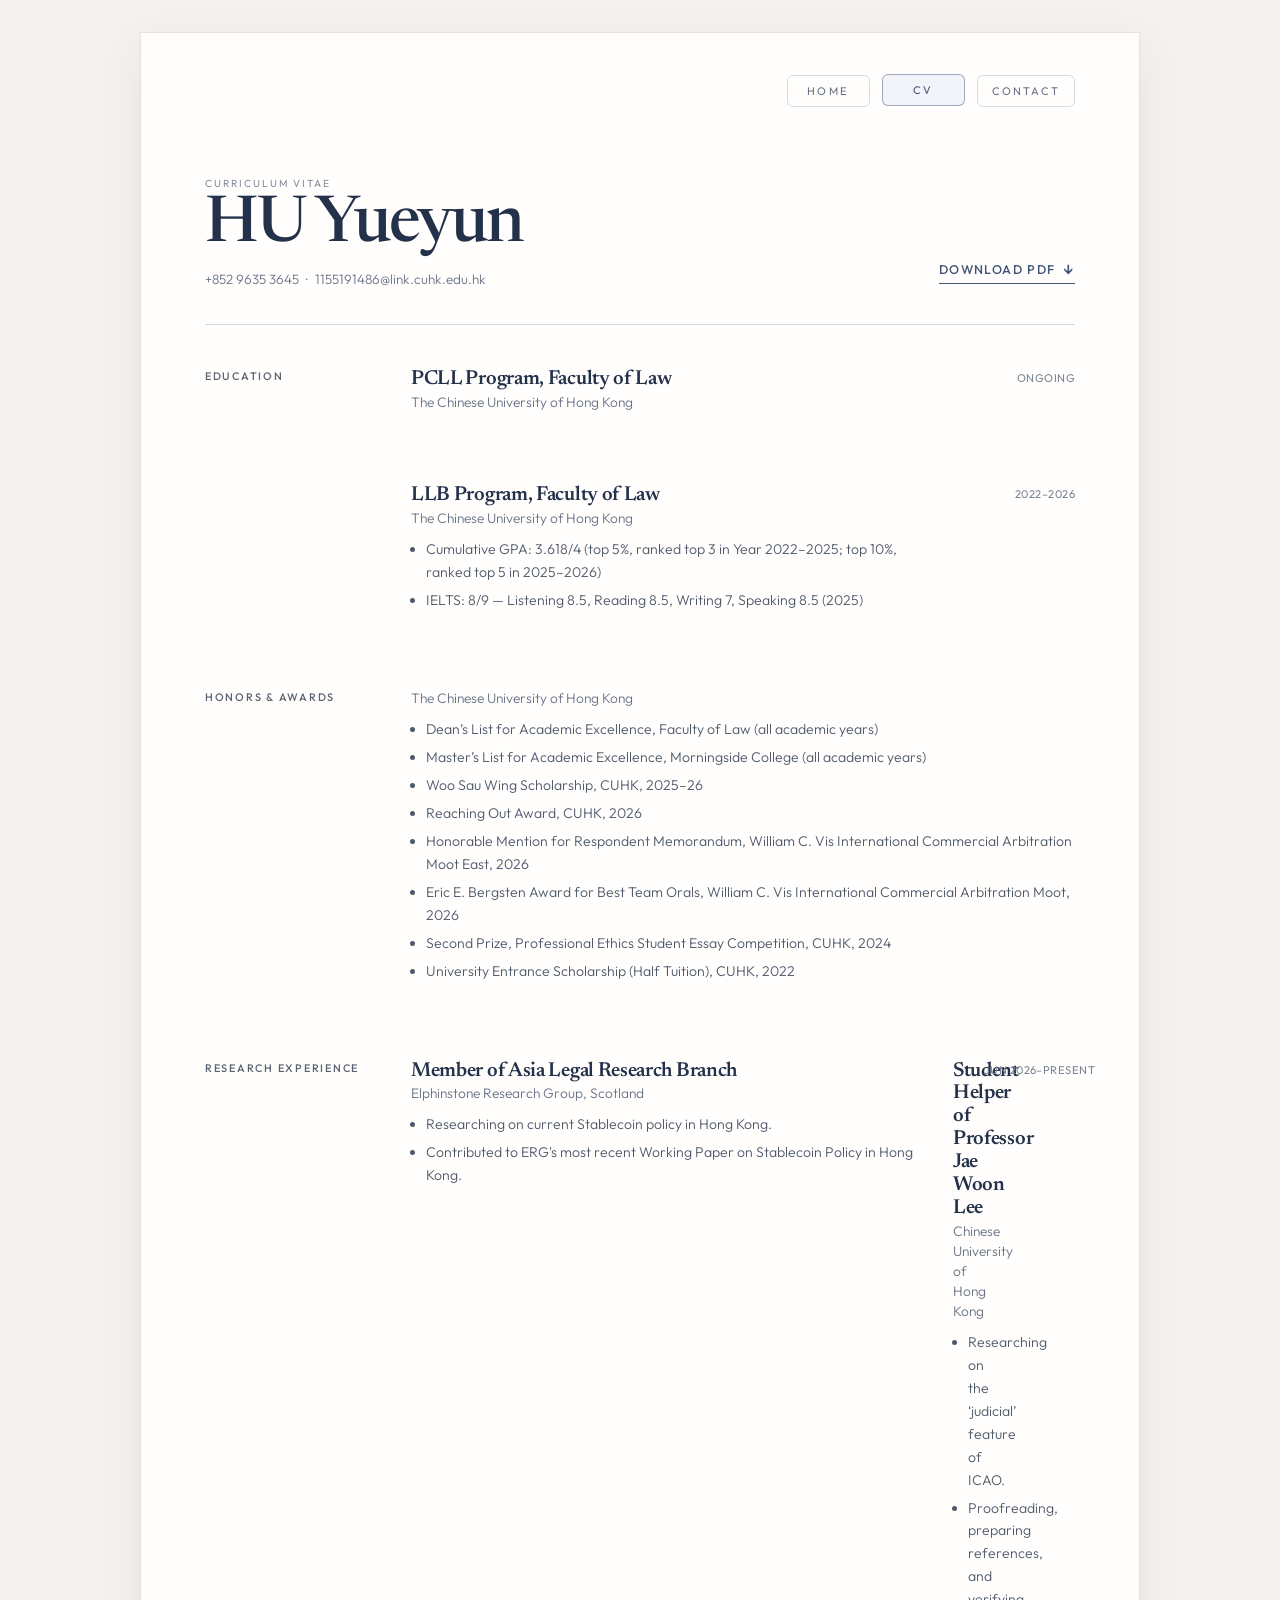
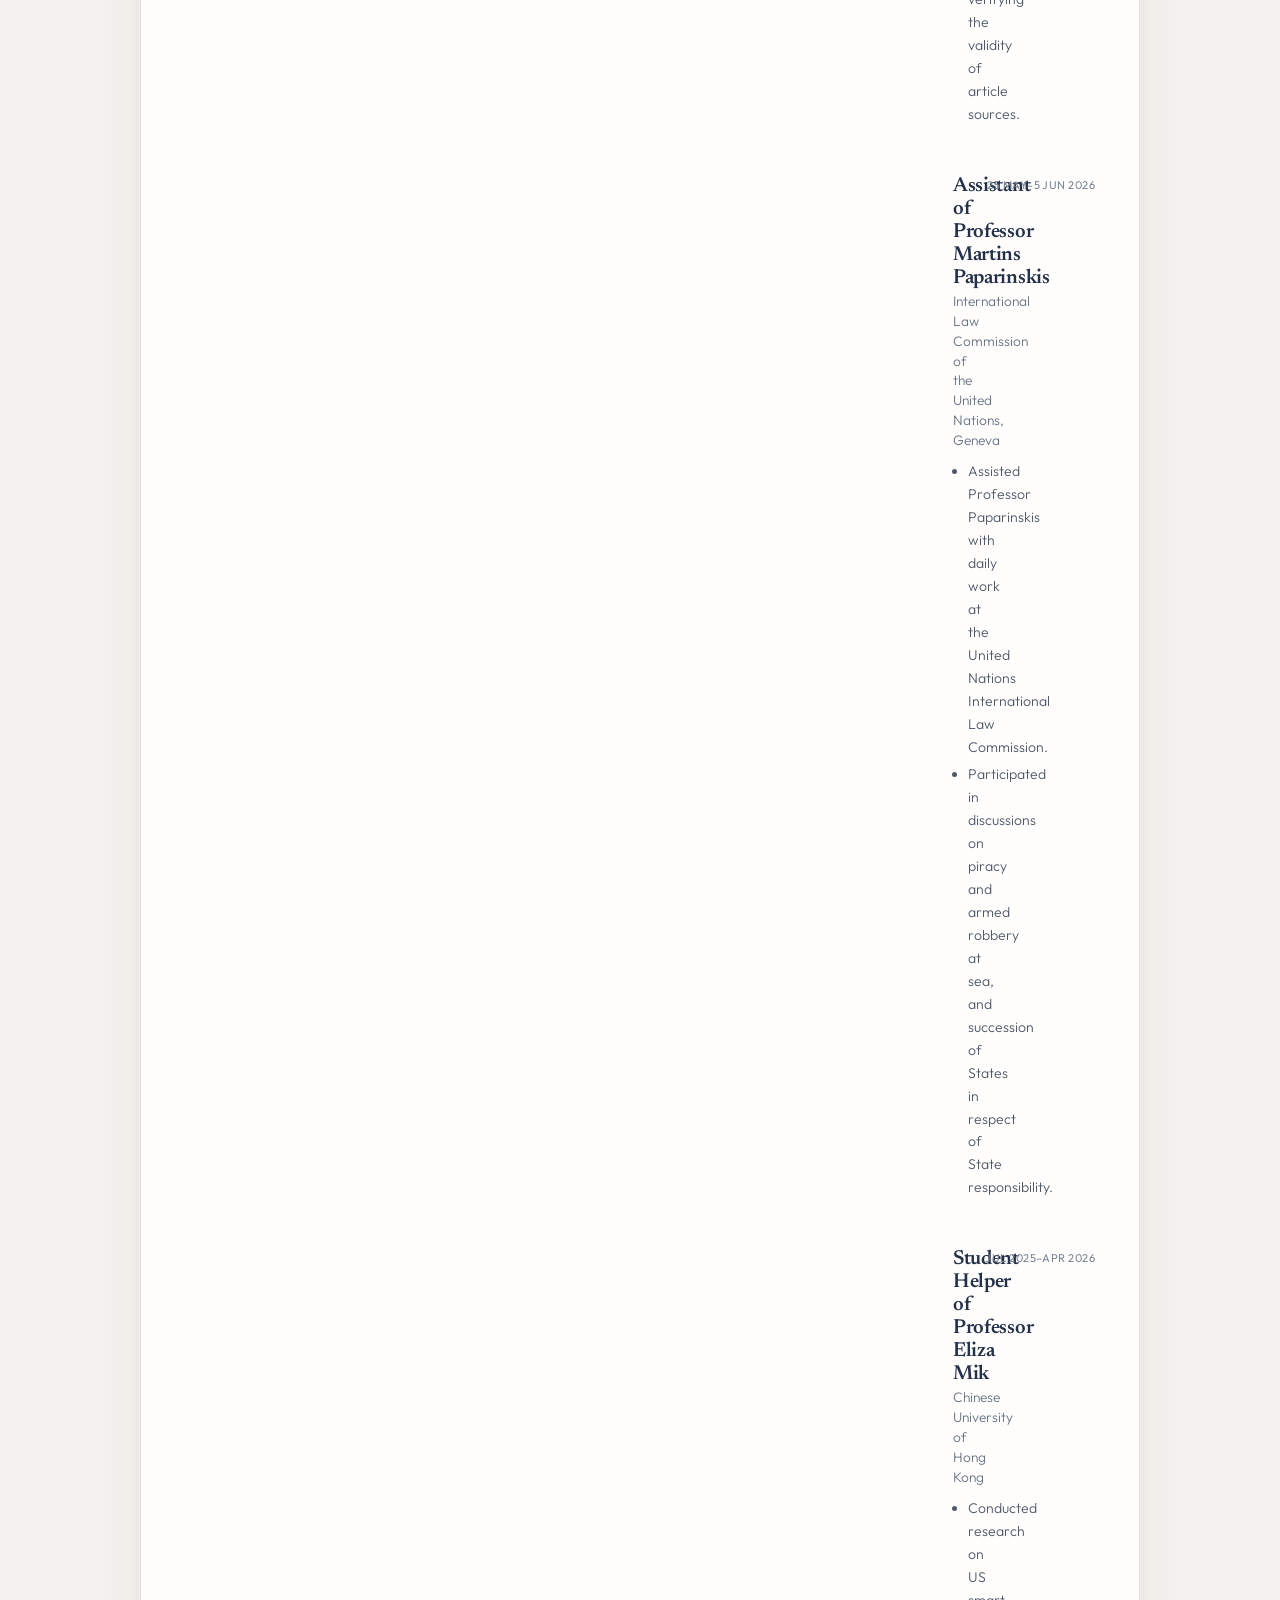
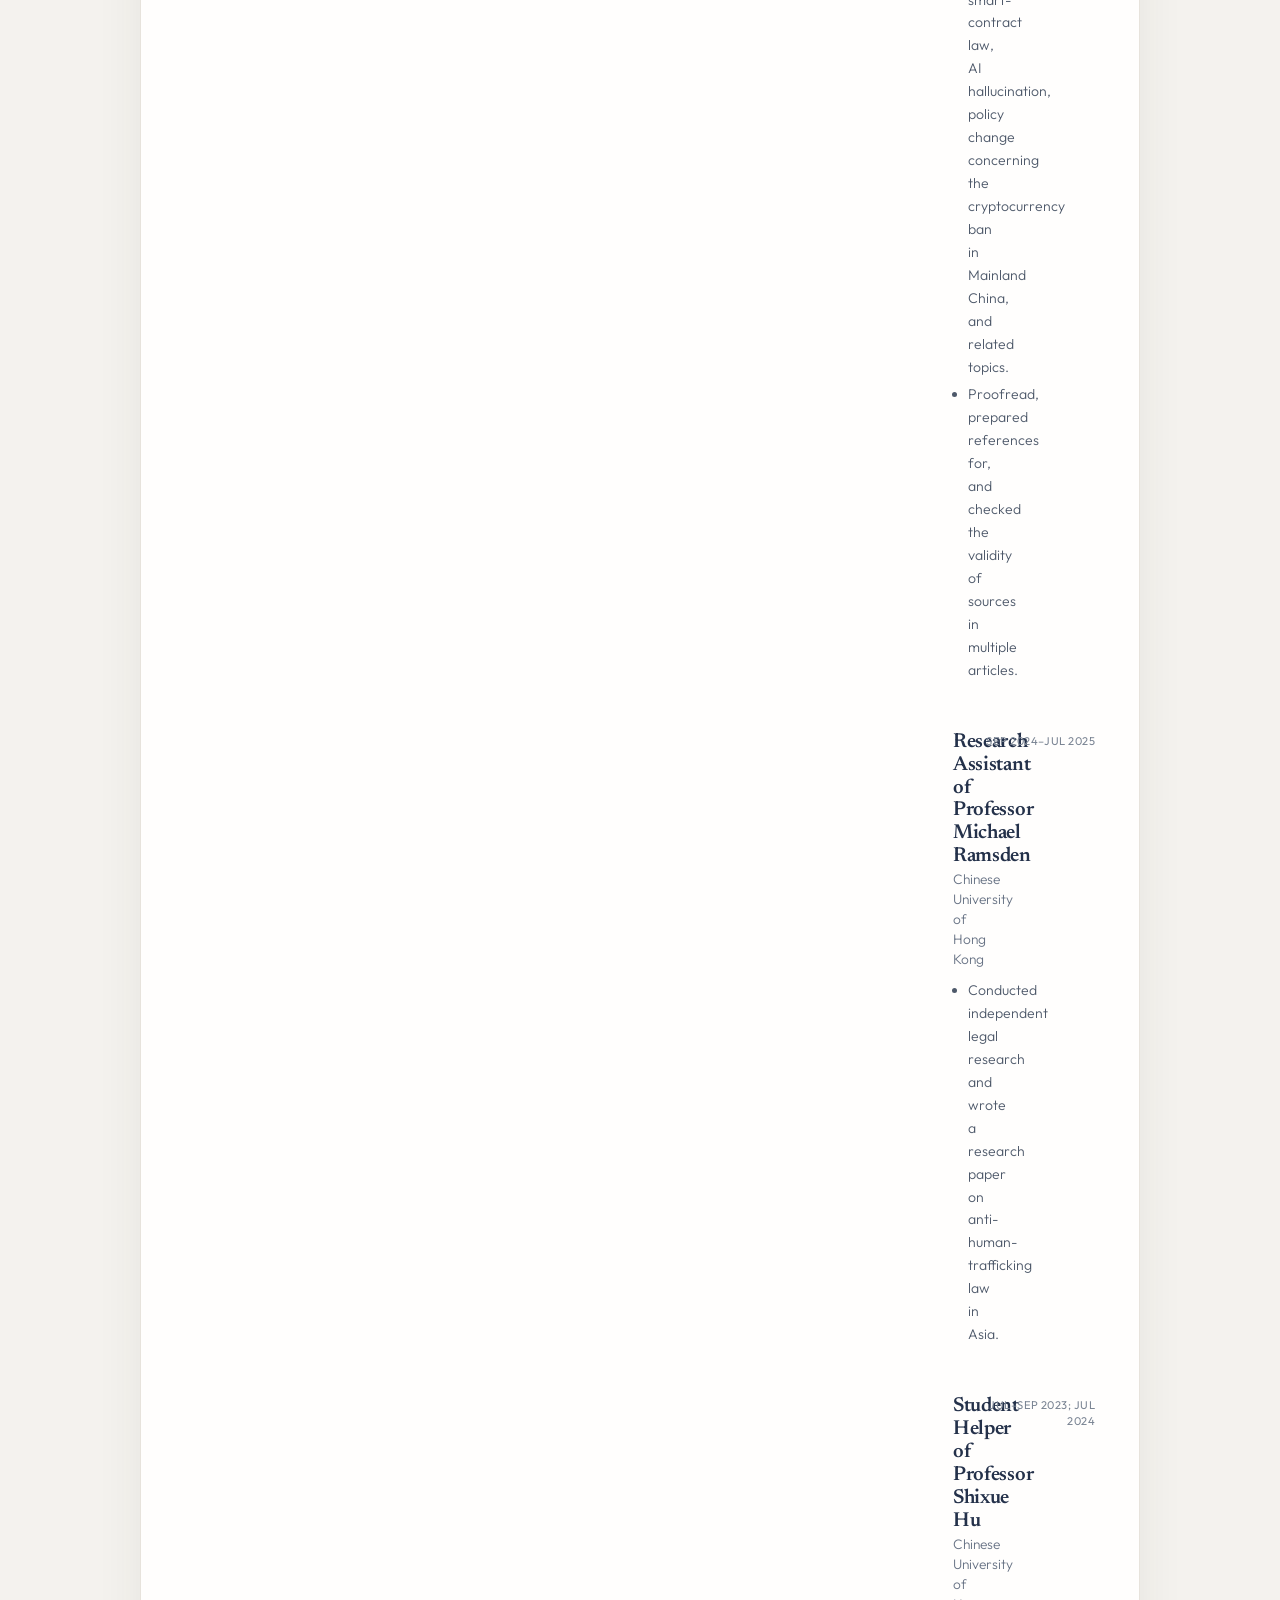
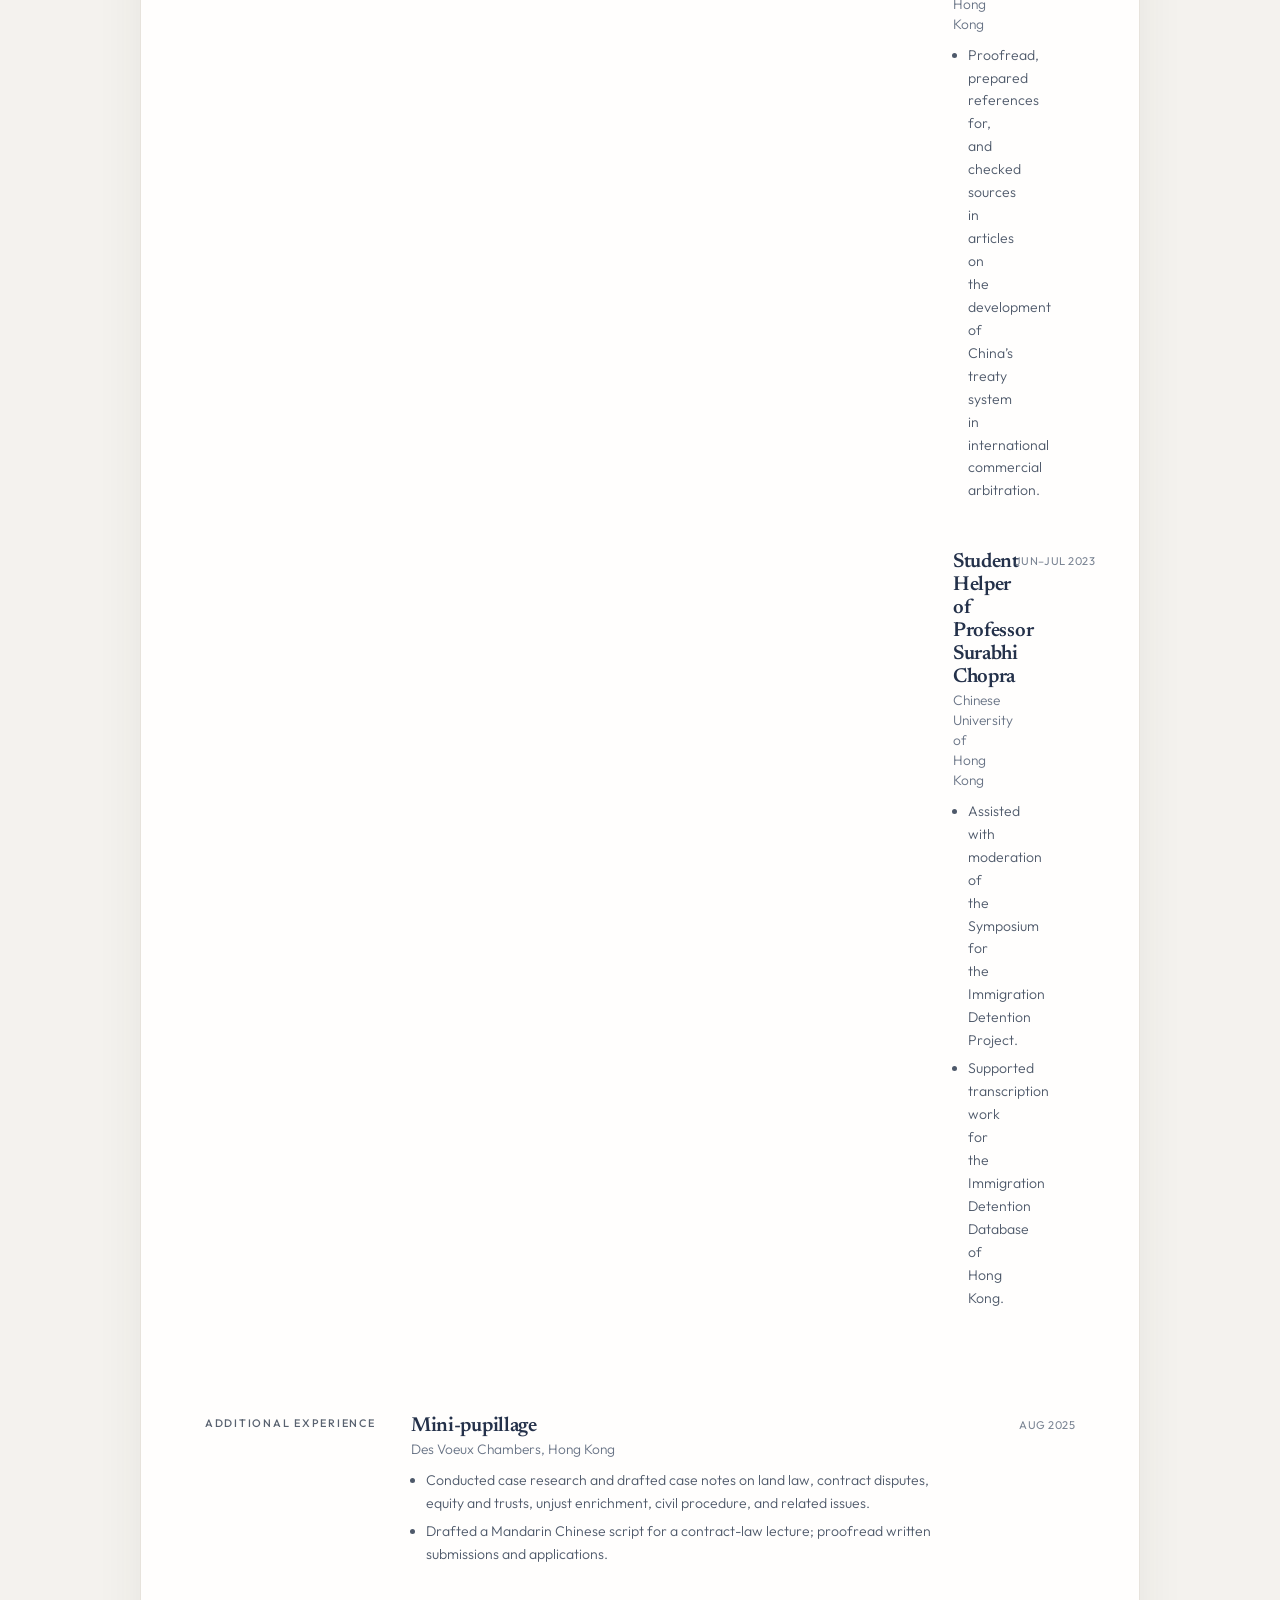
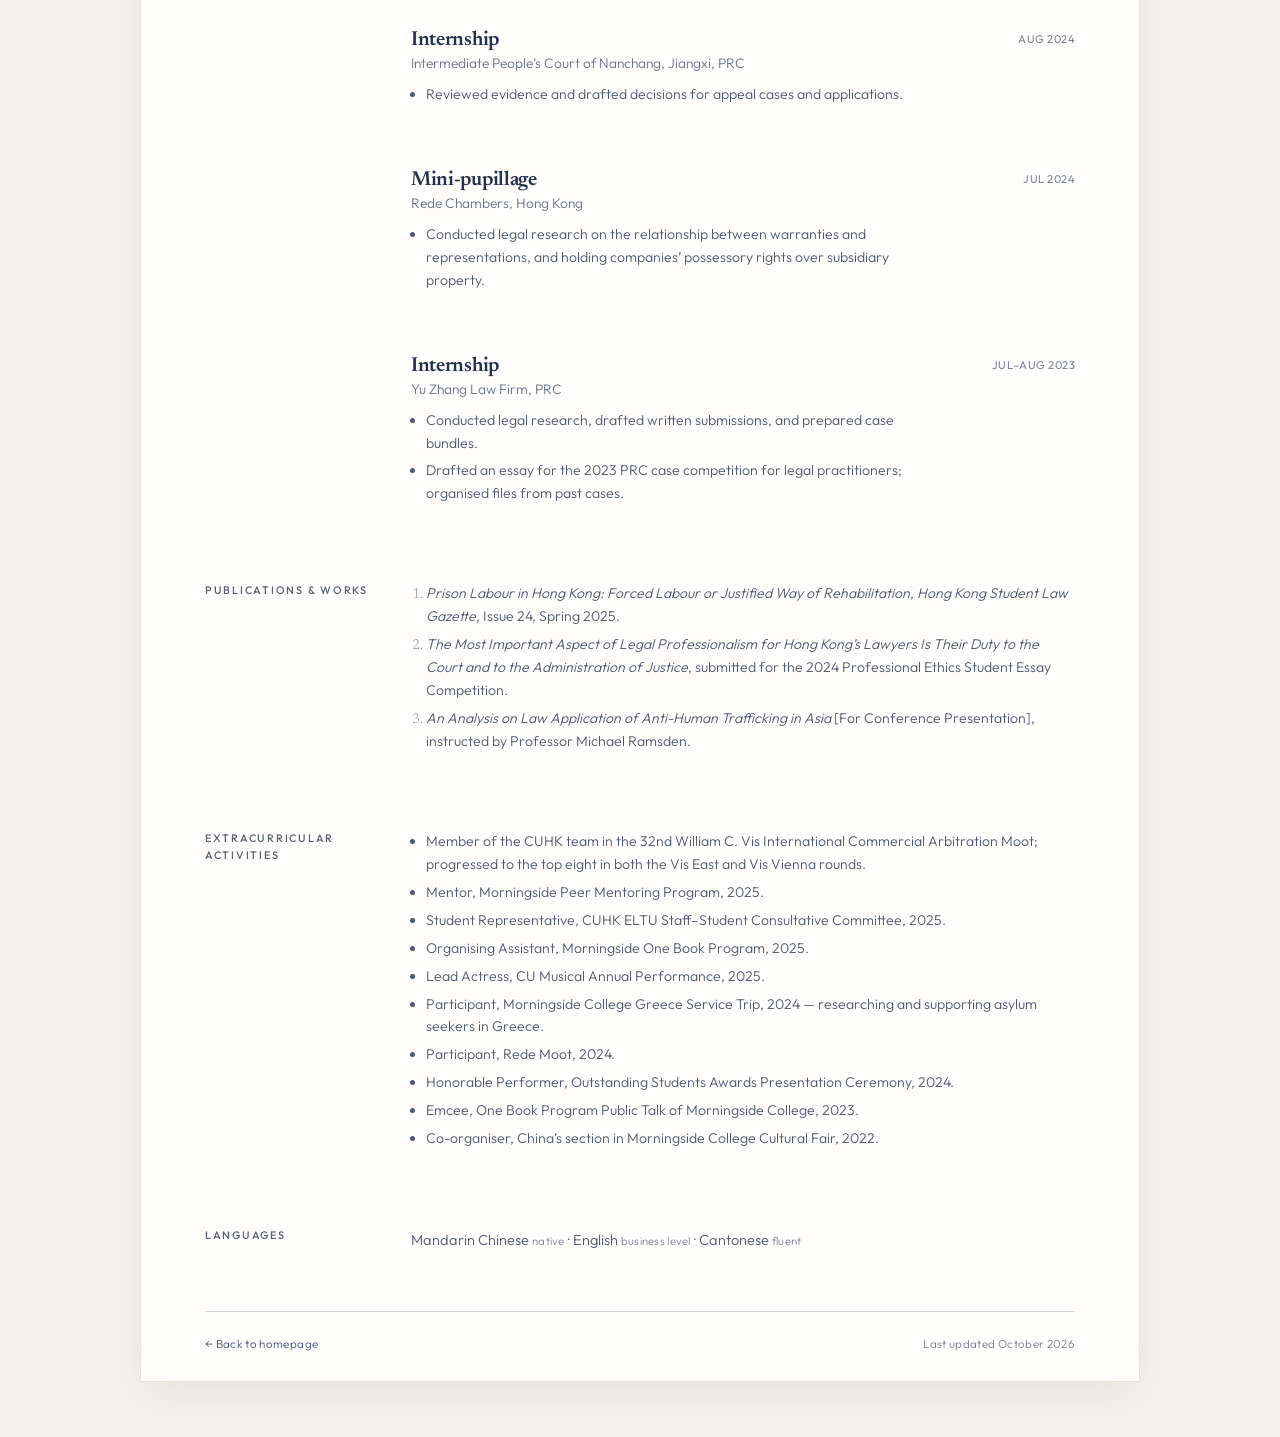
==== commit 8d04a26b: "Update index.html" ====
--- a/cv/index.html
+++ b/cv/index.html
@@ -47,7 +47,7 @@
             <h3>LLB Program, Faculty of Law</h3>
             <p>The Chinese University of Hong Kong</p>
             <ul>
-              <li>Cumulative GPA: 3.618/4 (top 5%, ranked top 3 in Year 2022–2025; top 10%, raned top 5 in 2025–2026)</li>
+              <li>Cumulative GPA: 3.618/4 (top 5%, ranked top 3 in Year 2022–2025; top 10%, ranked top 5 in 2025–2026)</li>
               <li>IELTS: 8/9 — Listening 8.5, Reading 8.5, Writing 7, Speaking 8.5 (2025)</li>
             </ul>
           </div>
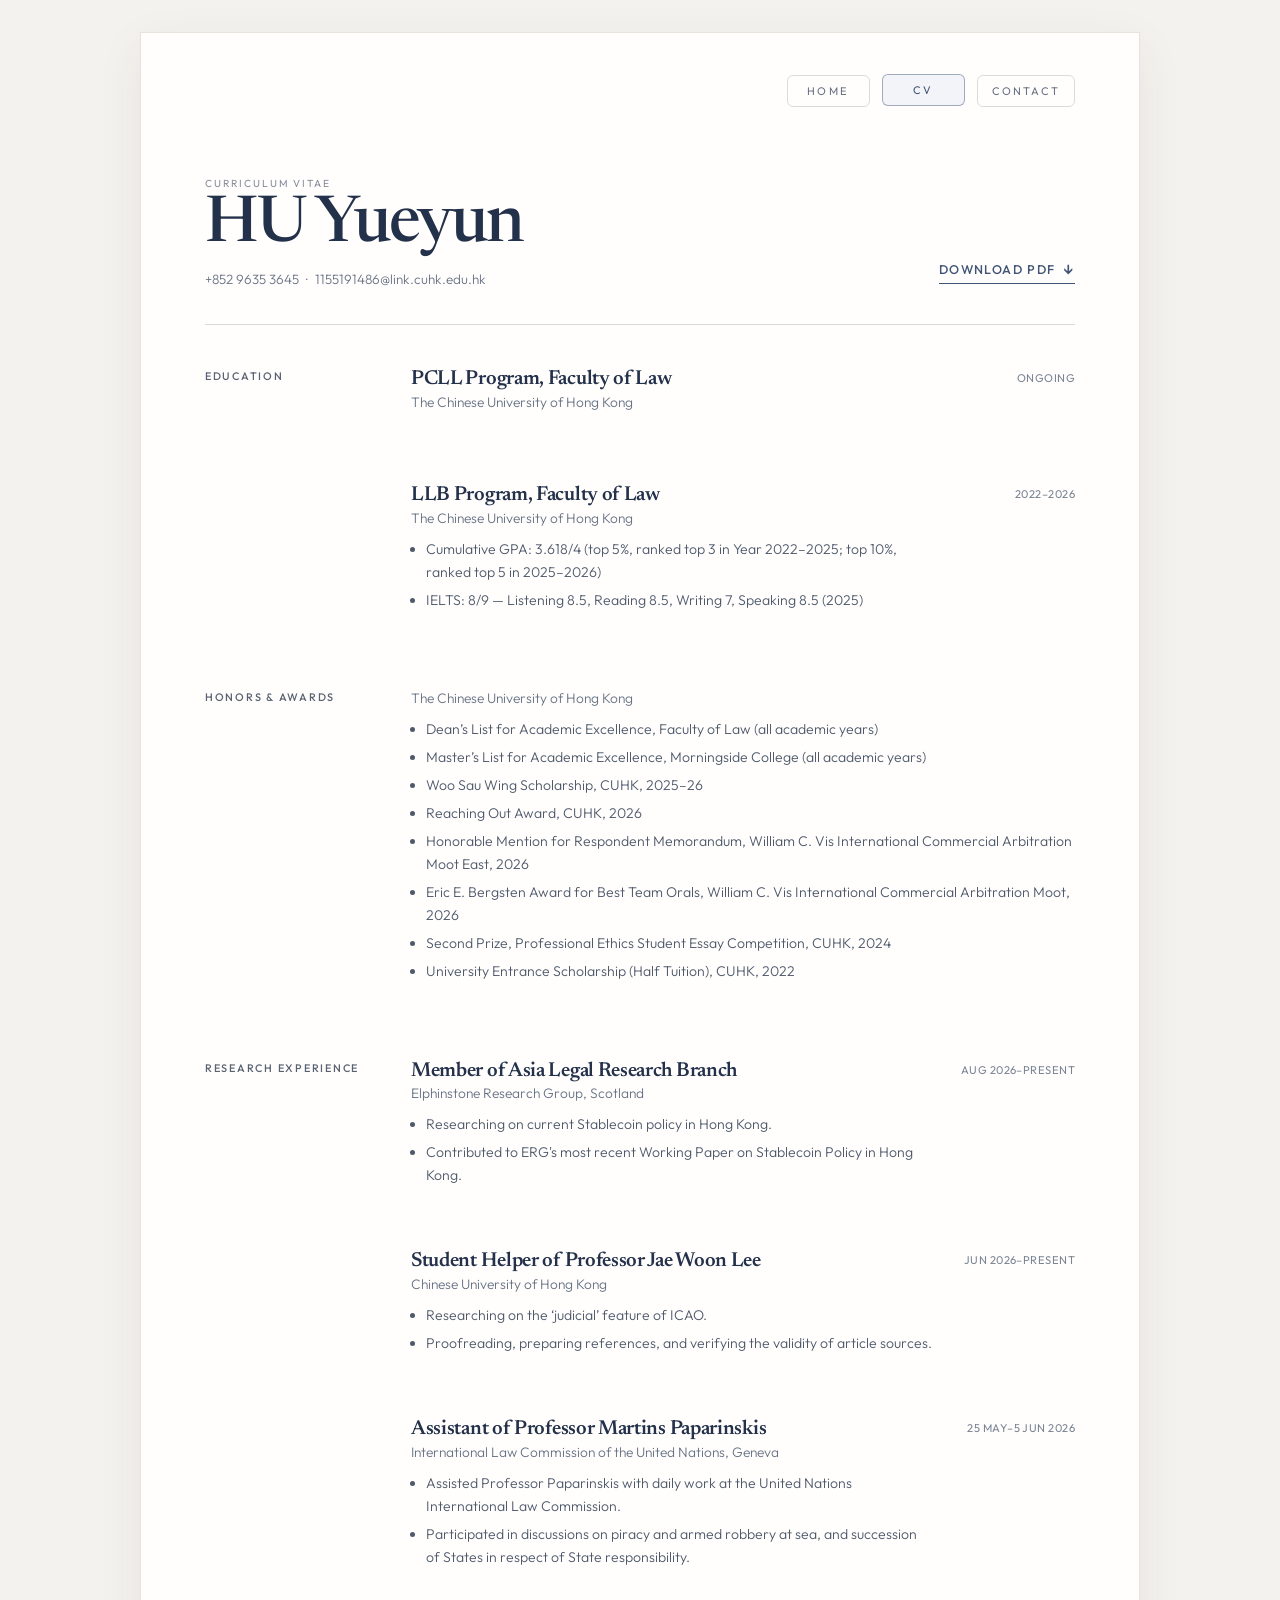
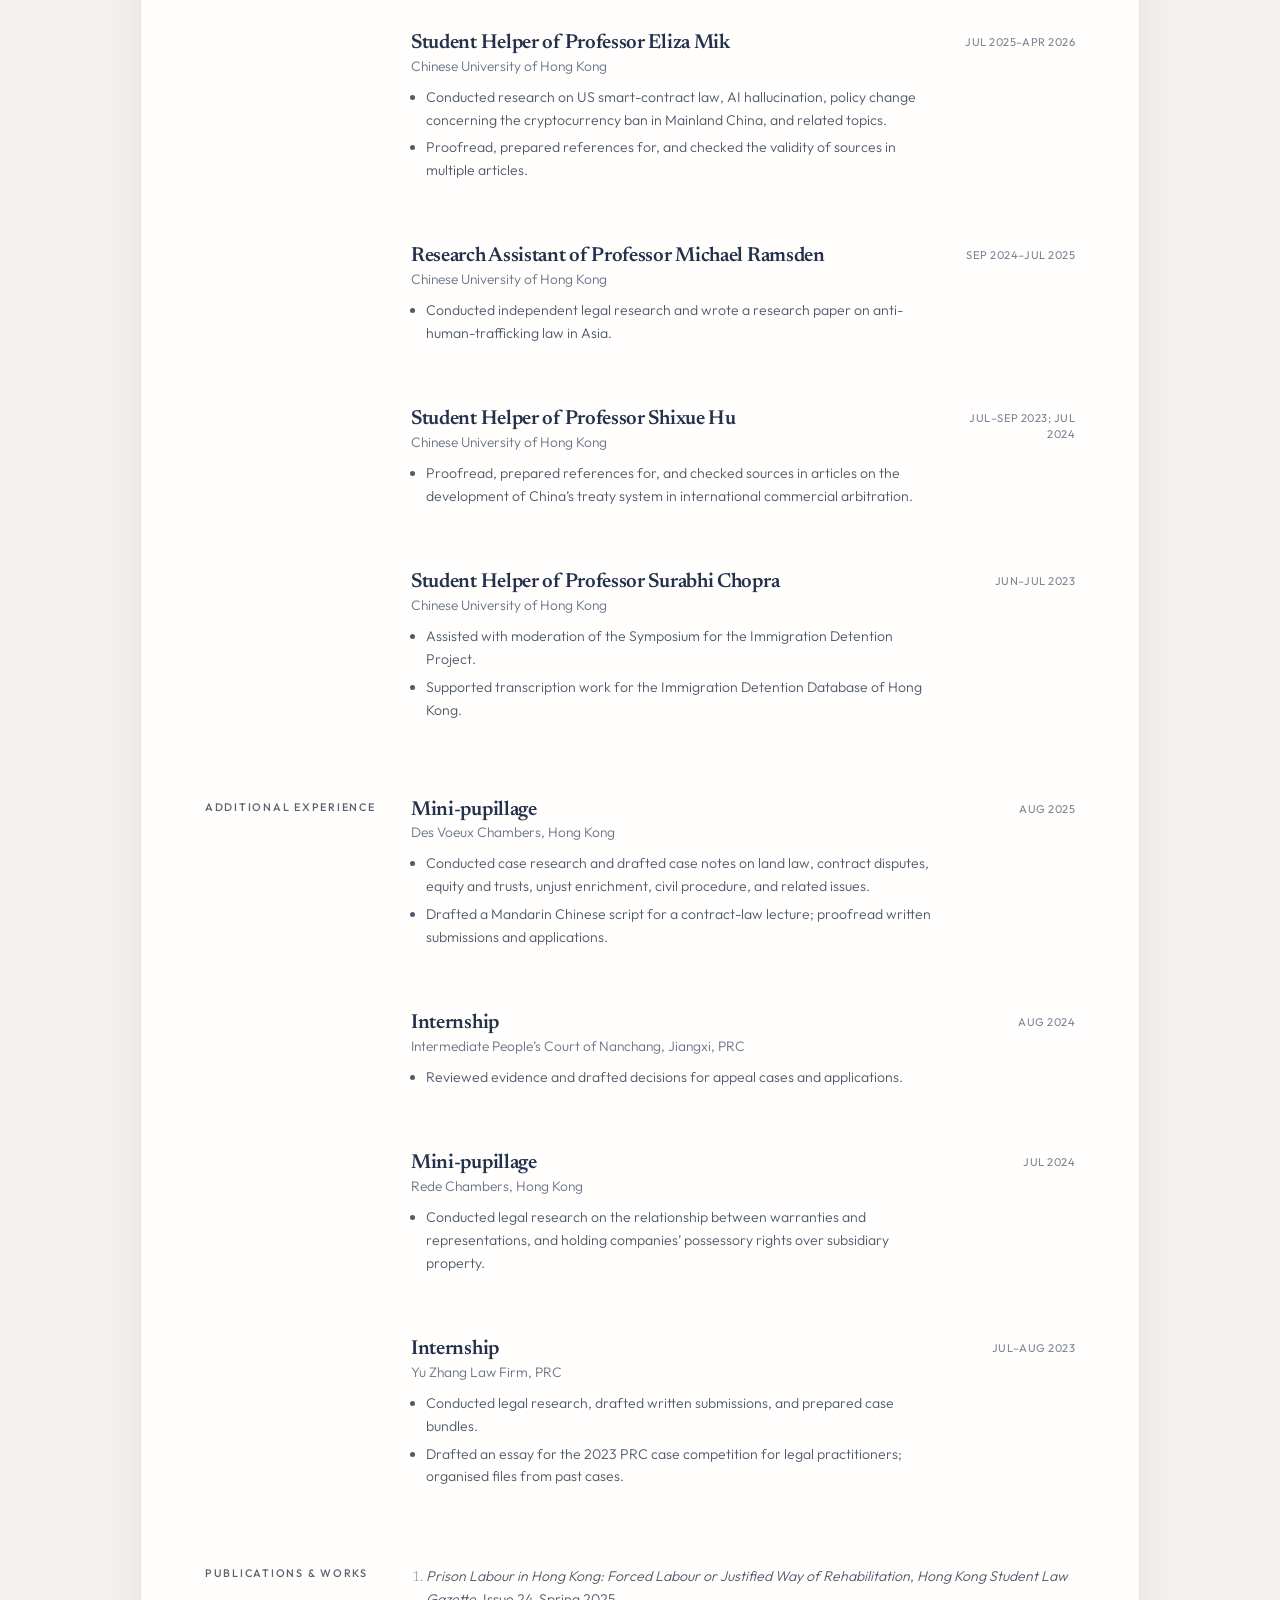
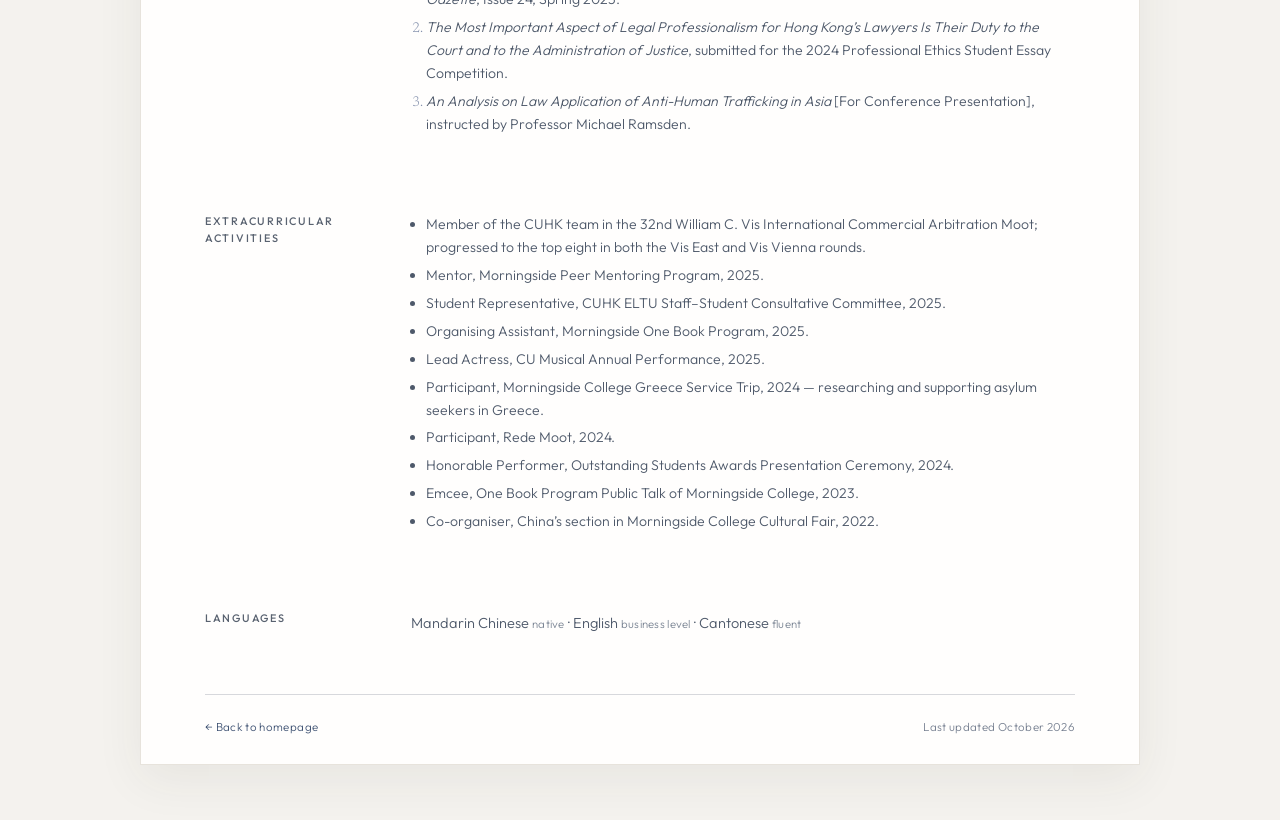
==== commit 6fe23887: "Update index.html" ====
--- a/cv/index.html
+++ b/cv/index.html
@@ -74,7 +74,7 @@
 
       <section class="cv-section" aria-labelledby="research-experience">
         <h2 id="research-experience">Research Experience</h2>
-       <div class="cv-entry">
+        <div class="cv-entry">
           <div class="entry-heading">
             <h3>Member of Asia Legal Research Branch</h3>
             <p>Elphinstone Research Group, Scotland</p>
@@ -83,6 +83,8 @@
               <li>Contributed to ERG's most recent Working Paper on Stablecoin Policy in Hong Kong.</li>
             </ul>
           </div>
+          <p class="entry-date">Aug 2026–Present</p>
+        </div>
         <div class="cv-entry">
           <div class="entry-heading">
             <h3>Student Helper of Professor Jae Woon Lee</h3>
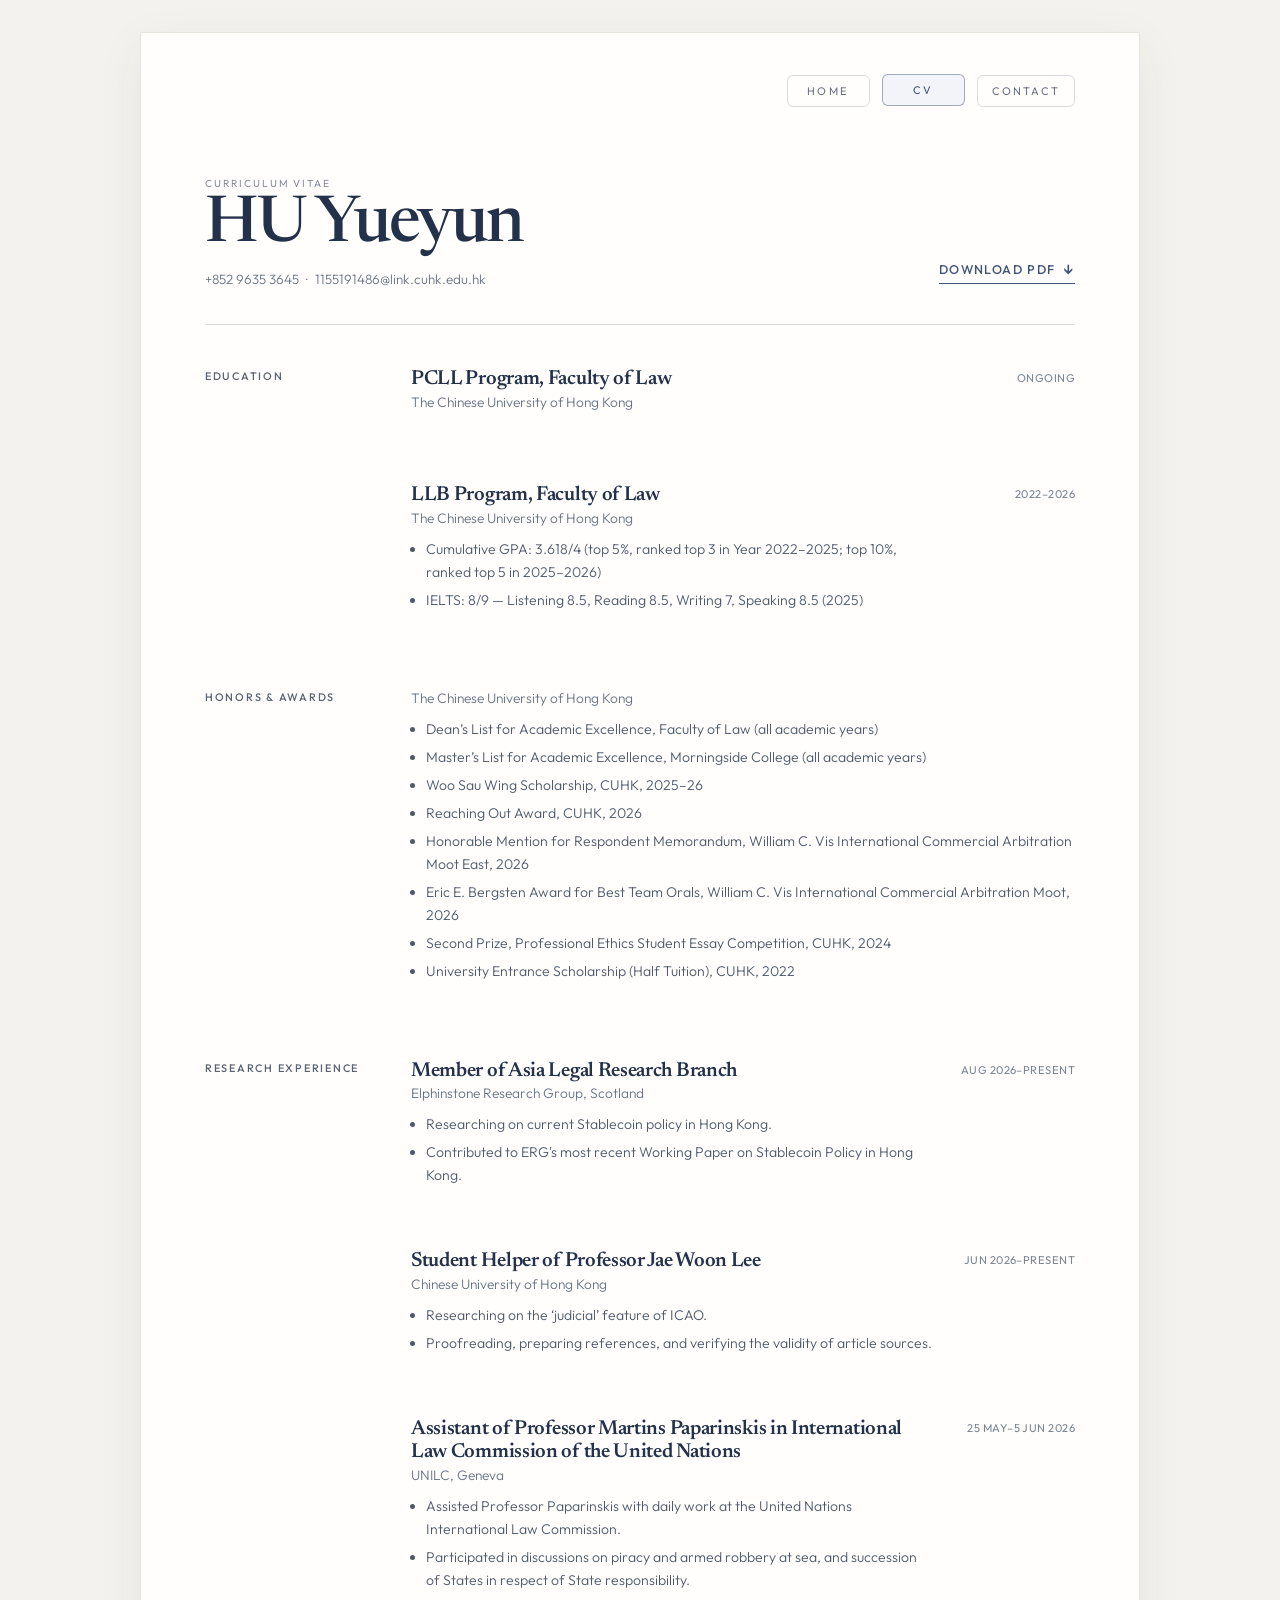
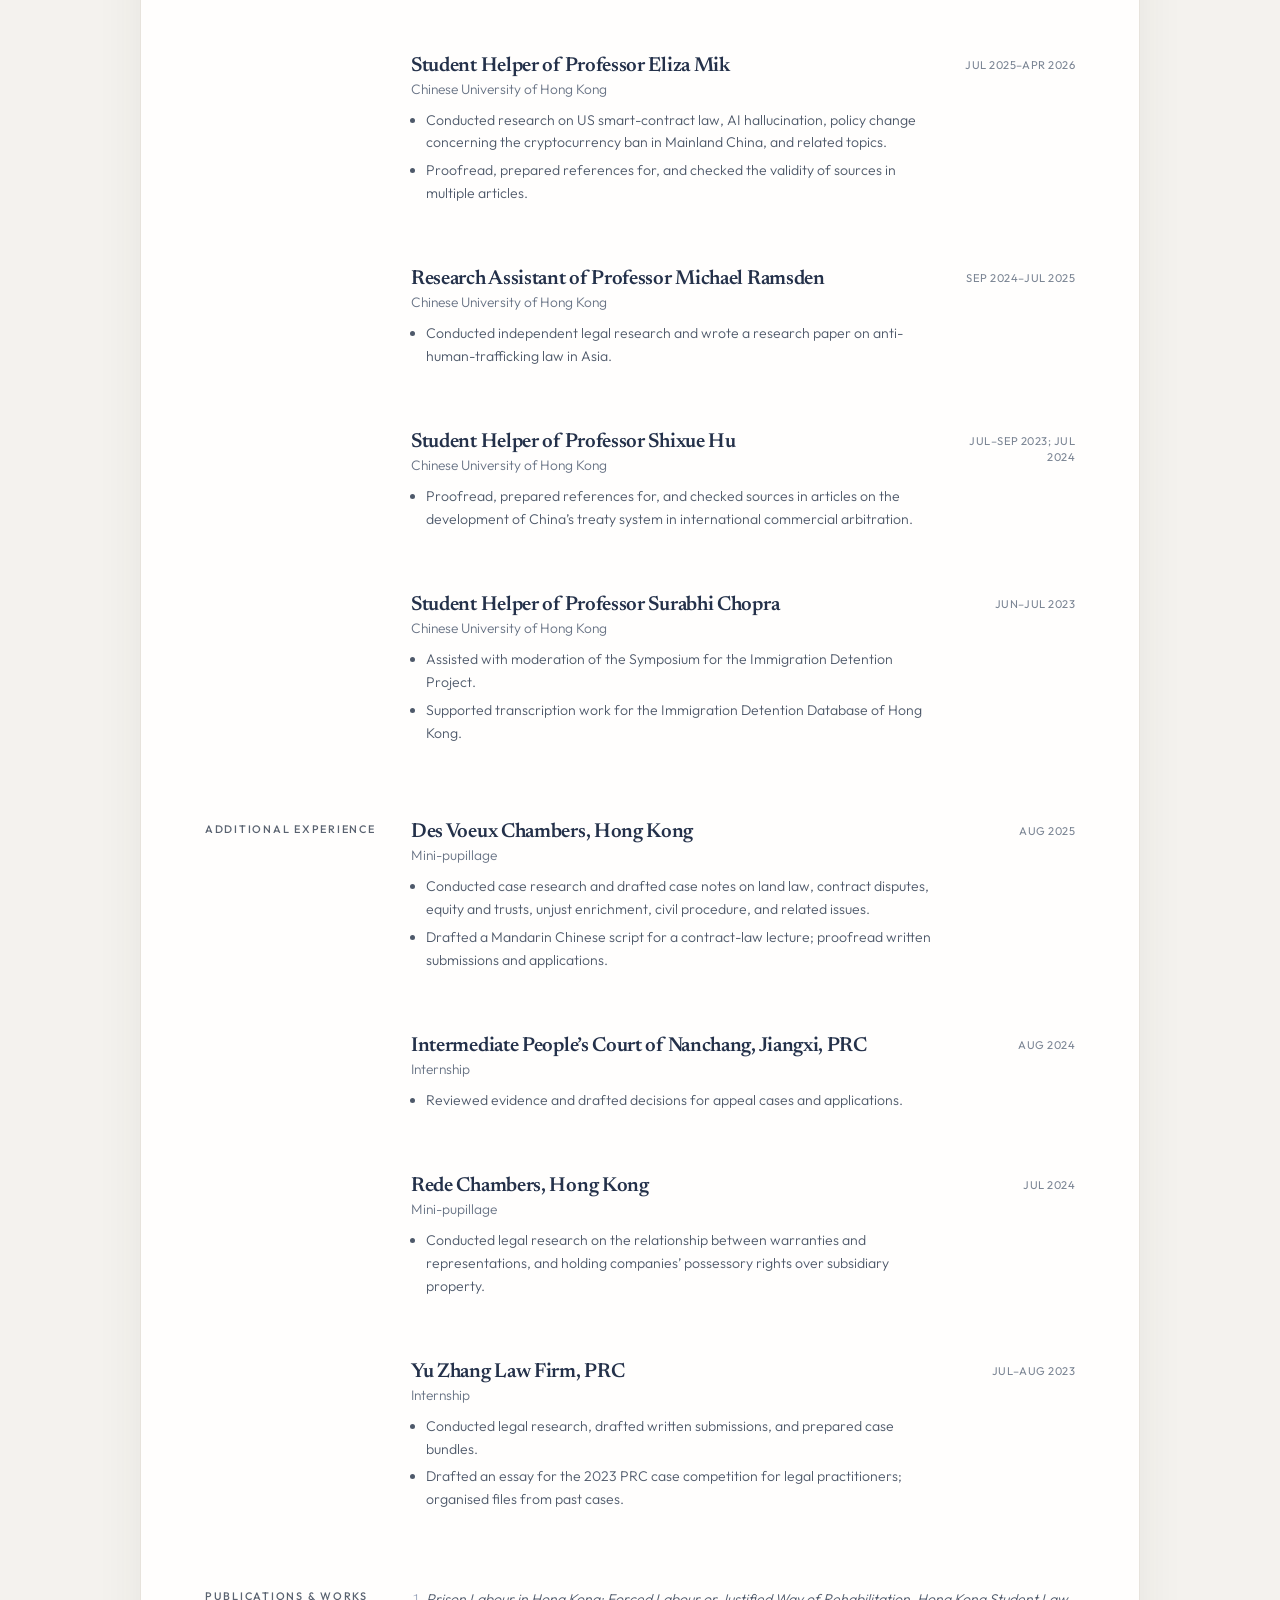
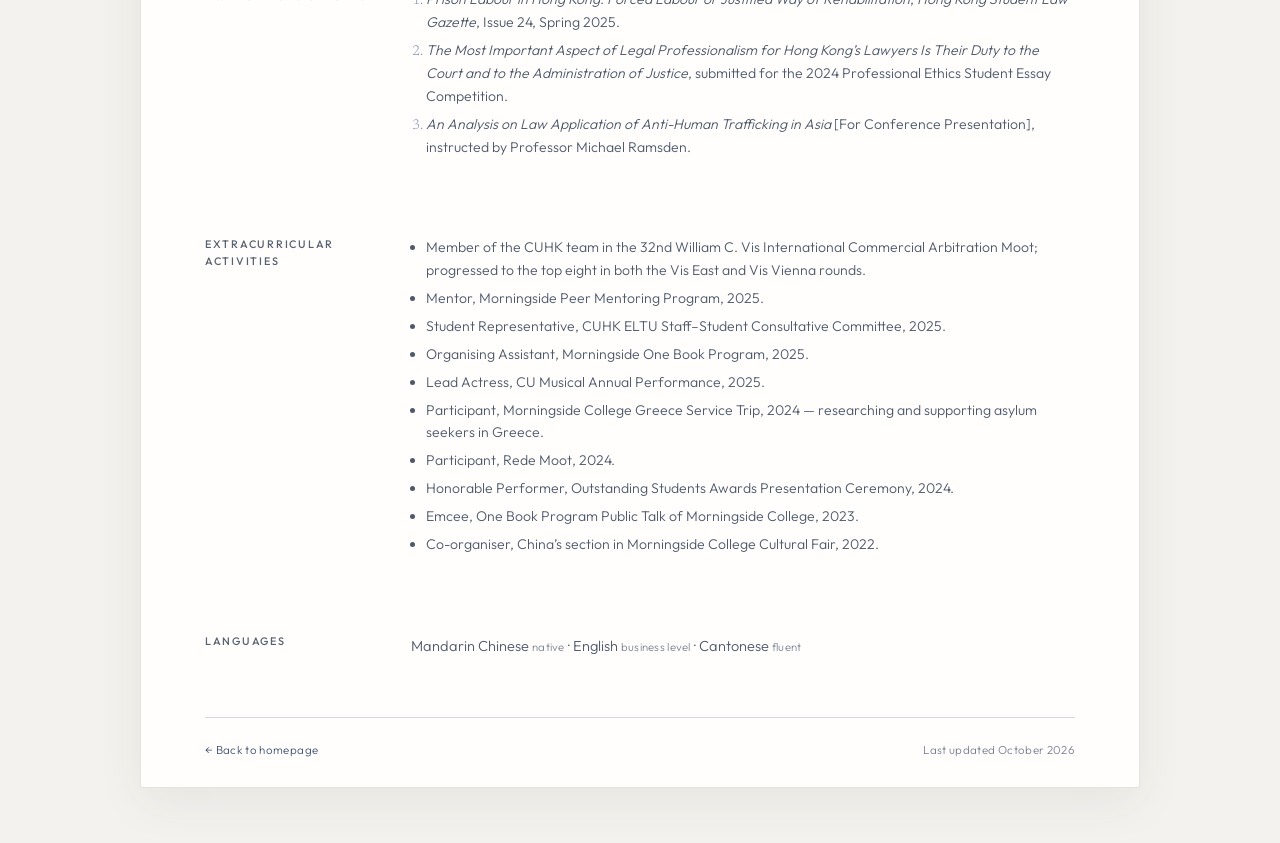
==== commit e56c0177: "Update index.html" ====
--- a/cv/index.html
+++ b/cv/index.html
@@ -98,8 +98,8 @@
         </div>
         <div class="cv-entry">
           <div class="entry-heading">
-            <h3>Assistant of Professor Martins Paparinskis</h3>
-            <p>International Law Commission of the United Nations, Geneva</p>
+            <h3>Assistant of Professor Martins Paparinskis in International Law Commission of the United Nations</h3>
+            <p>UNILC, Geneva</p>
             <ul>
               <li>Assisted Professor Paparinskis with daily work at the United Nations International Law Commission.</li>
               <li>Participated in discussions on piracy and armed robbery at sea, and succession of States in respect of State responsibility.</li>
@@ -155,8 +155,8 @@
         <h2 id="additional-experience">Additional Experience</h2>
         <div class="cv-entry">
           <div class="entry-heading">
-            <h3>Mini-pupillage</h3>
-            <p>Des Voeux Chambers, Hong Kong</p>
+            <h3>Des Voeux Chambers, Hong Kong</h3>
+            <p>Mini-pupillage</p>
             <ul>
               <li>Conducted case research and drafted case notes on land law, contract disputes, equity and trusts, unjust enrichment, civil procedure, and related issues.</li>
               <li>Drafted a Mandarin Chinese script for a contract-law lecture; proofread written submissions and applications.</li>
@@ -166,8 +166,8 @@
         </div>
         <div class="cv-entry">
           <div class="entry-heading">
-            <h3>Internship</h3>
-            <p>Intermediate People’s Court of Nanchang, Jiangxi, PRC</p>
+            <h3>Intermediate People’s Court of Nanchang, Jiangxi, PRC</h3>
+            <p>Internship</p>
             <ul>
               <li>Reviewed evidence and drafted decisions for appeal cases and applications.</li>
             </ul>
@@ -176,8 +176,8 @@
         </div>
         <div class="cv-entry">
           <div class="entry-heading">
-            <h3>Mini-pupillage</h3>
-            <p>Rede Chambers, Hong Kong</p>
+            <h3>Rede Chambers, Hong Kong</h3>
+            <p>Mini-pupillage</p>
             <ul>
               <li>Conducted legal research on the relationship between warranties and representations, and holding companies’ possessory rights over subsidiary property.</li>
             </ul>
@@ -186,8 +186,8 @@
         </div>
         <div class="cv-entry">
           <div class="entry-heading">
-            <h3>Internship</h3>
-            <p>Yu Zhang Law Firm, PRC</p>
+            <h3>Yu Zhang Law Firm, PRC</h3>
+            <p>Internship</p>
             <ul>
               <li>Conducted legal research, drafted written submissions, and prepared case bundles.</li>
               <li>Drafted an essay for the 2023 PRC case competition for legal practitioners; organised files from past cases.</li>
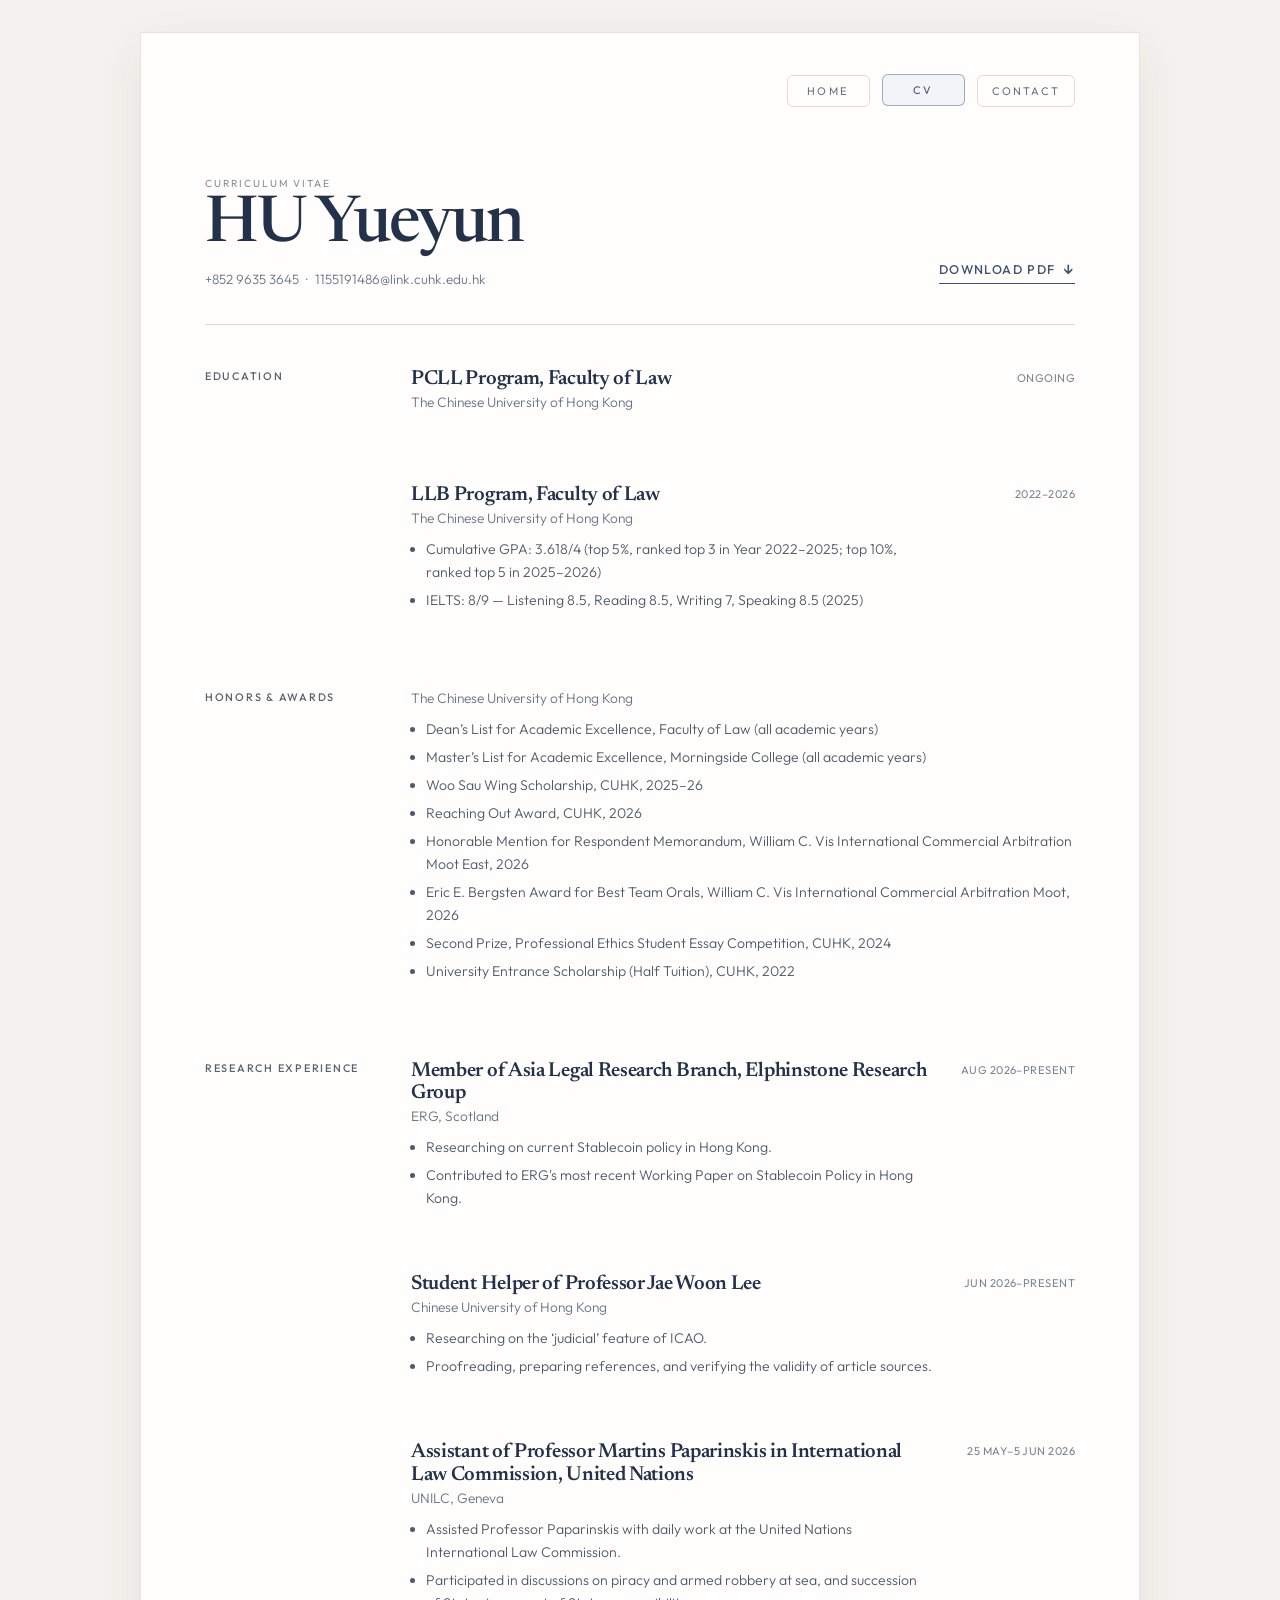
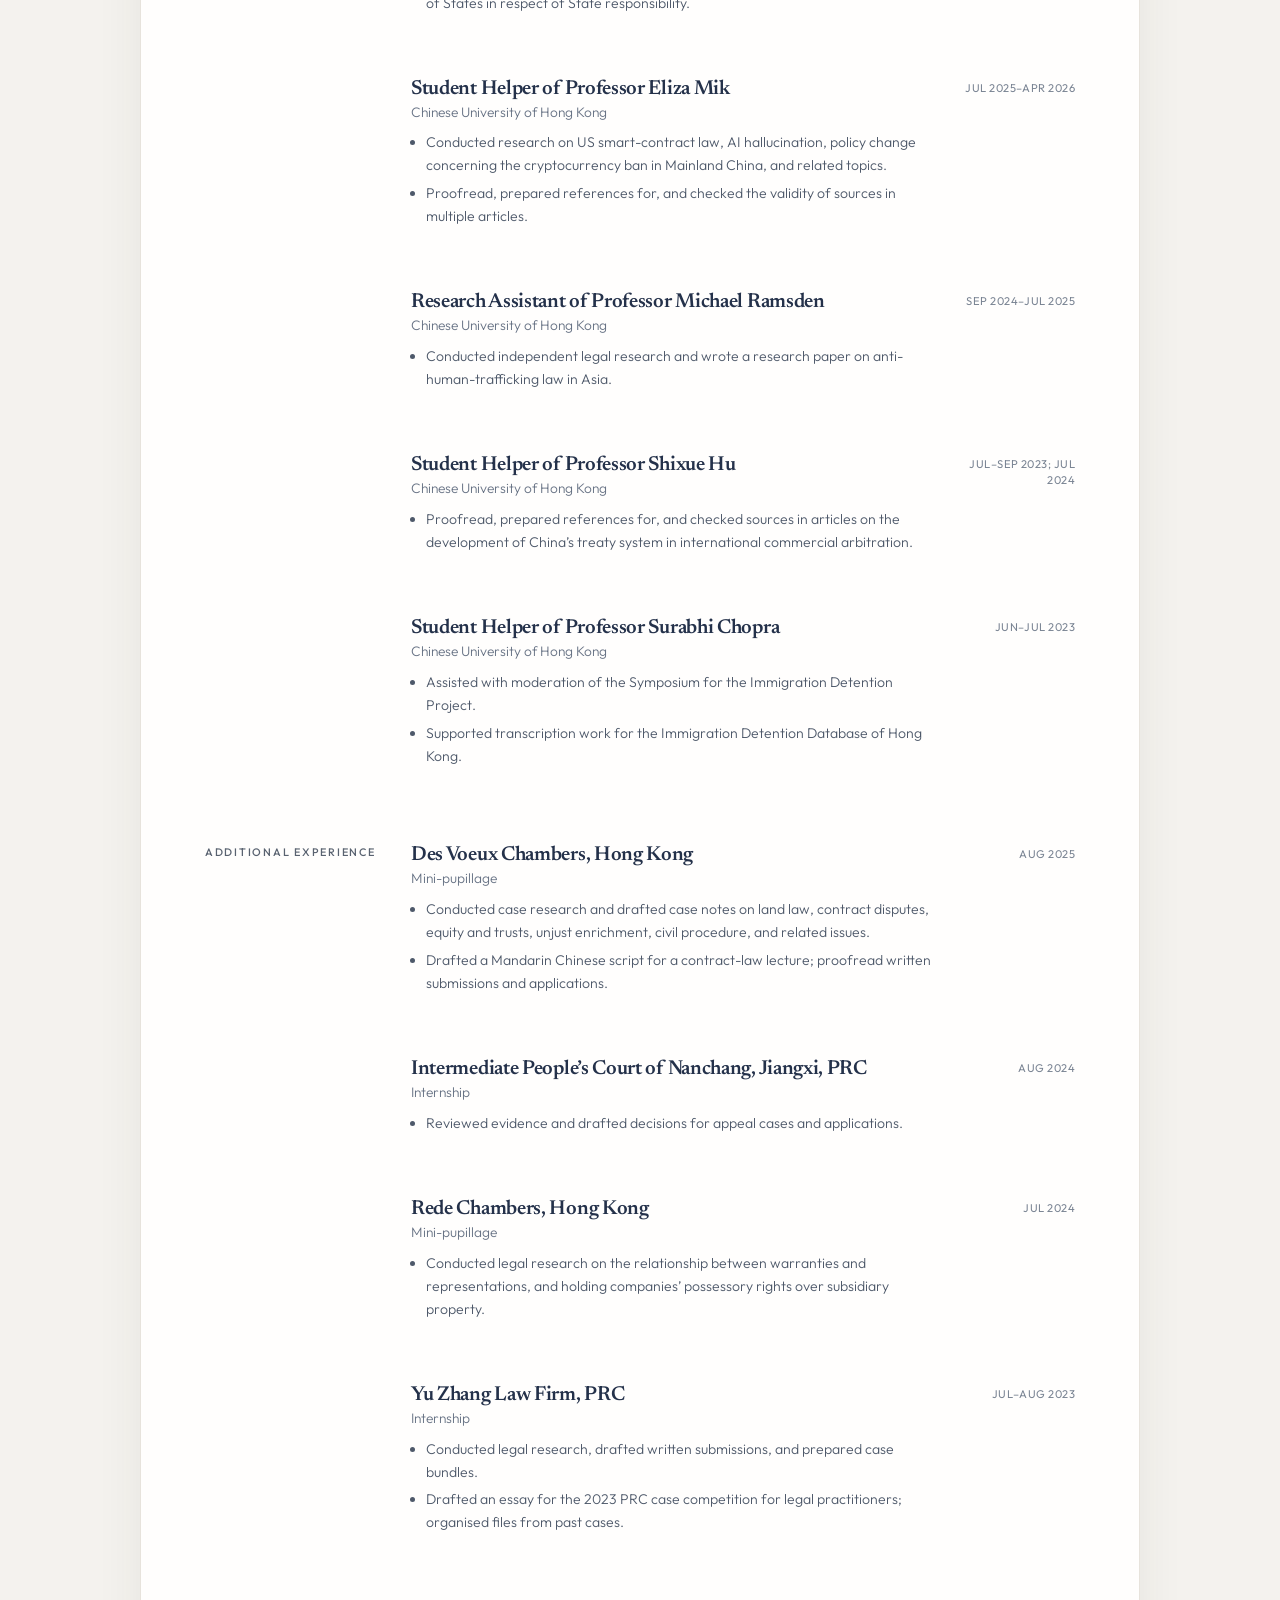
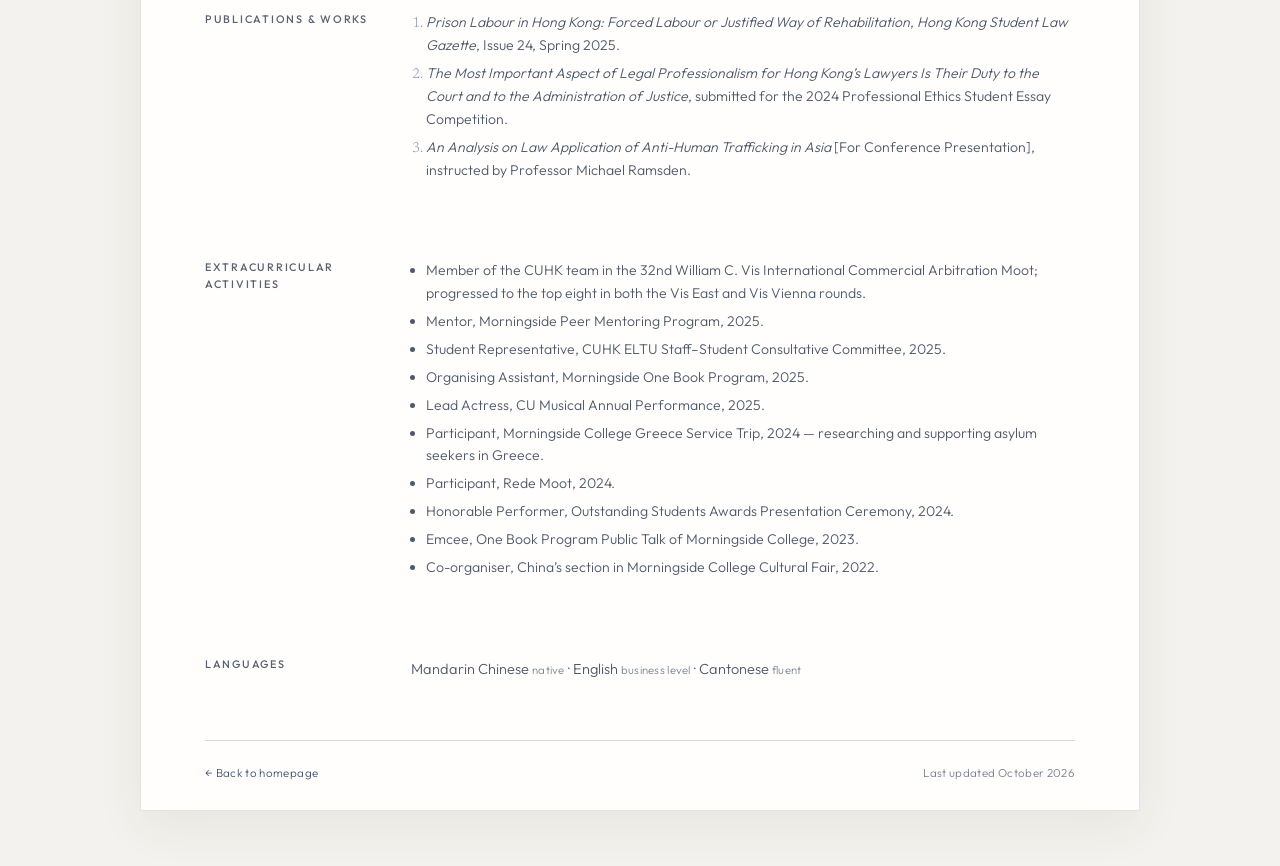
==== commit 92901295: "Update index.html" ====
--- a/cv/index.html
+++ b/cv/index.html
@@ -76,8 +76,8 @@
         <h2 id="research-experience">Research Experience</h2>
         <div class="cv-entry">
           <div class="entry-heading">
-            <h3>Member of Asia Legal Research Branch</h3>
-            <p>Elphinstone Research Group, Scotland</p>
+            <h3>Member of Asia Legal Research Branch, Elphinstone Research Group</h3>
+            <p>ERG, Scotland</p>
             <ul>
               <li>Researching on current Stablecoin policy in Hong Kong.</li>
               <li>Contributed to ERG's most recent Working Paper on Stablecoin Policy in Hong Kong.</li>
@@ -98,7 +98,7 @@
         </div>
         <div class="cv-entry">
           <div class="entry-heading">
-            <h3>Assistant of Professor Martins Paparinskis in International Law Commission of the United Nations</h3>
+            <h3>Assistant of Professor Martins Paparinskis in International Law Commission, United Nations</h3>
             <p>UNILC, Geneva</p>
             <ul>
               <li>Assisted Professor Paparinskis with daily work at the United Nations International Law Commission.</li>
